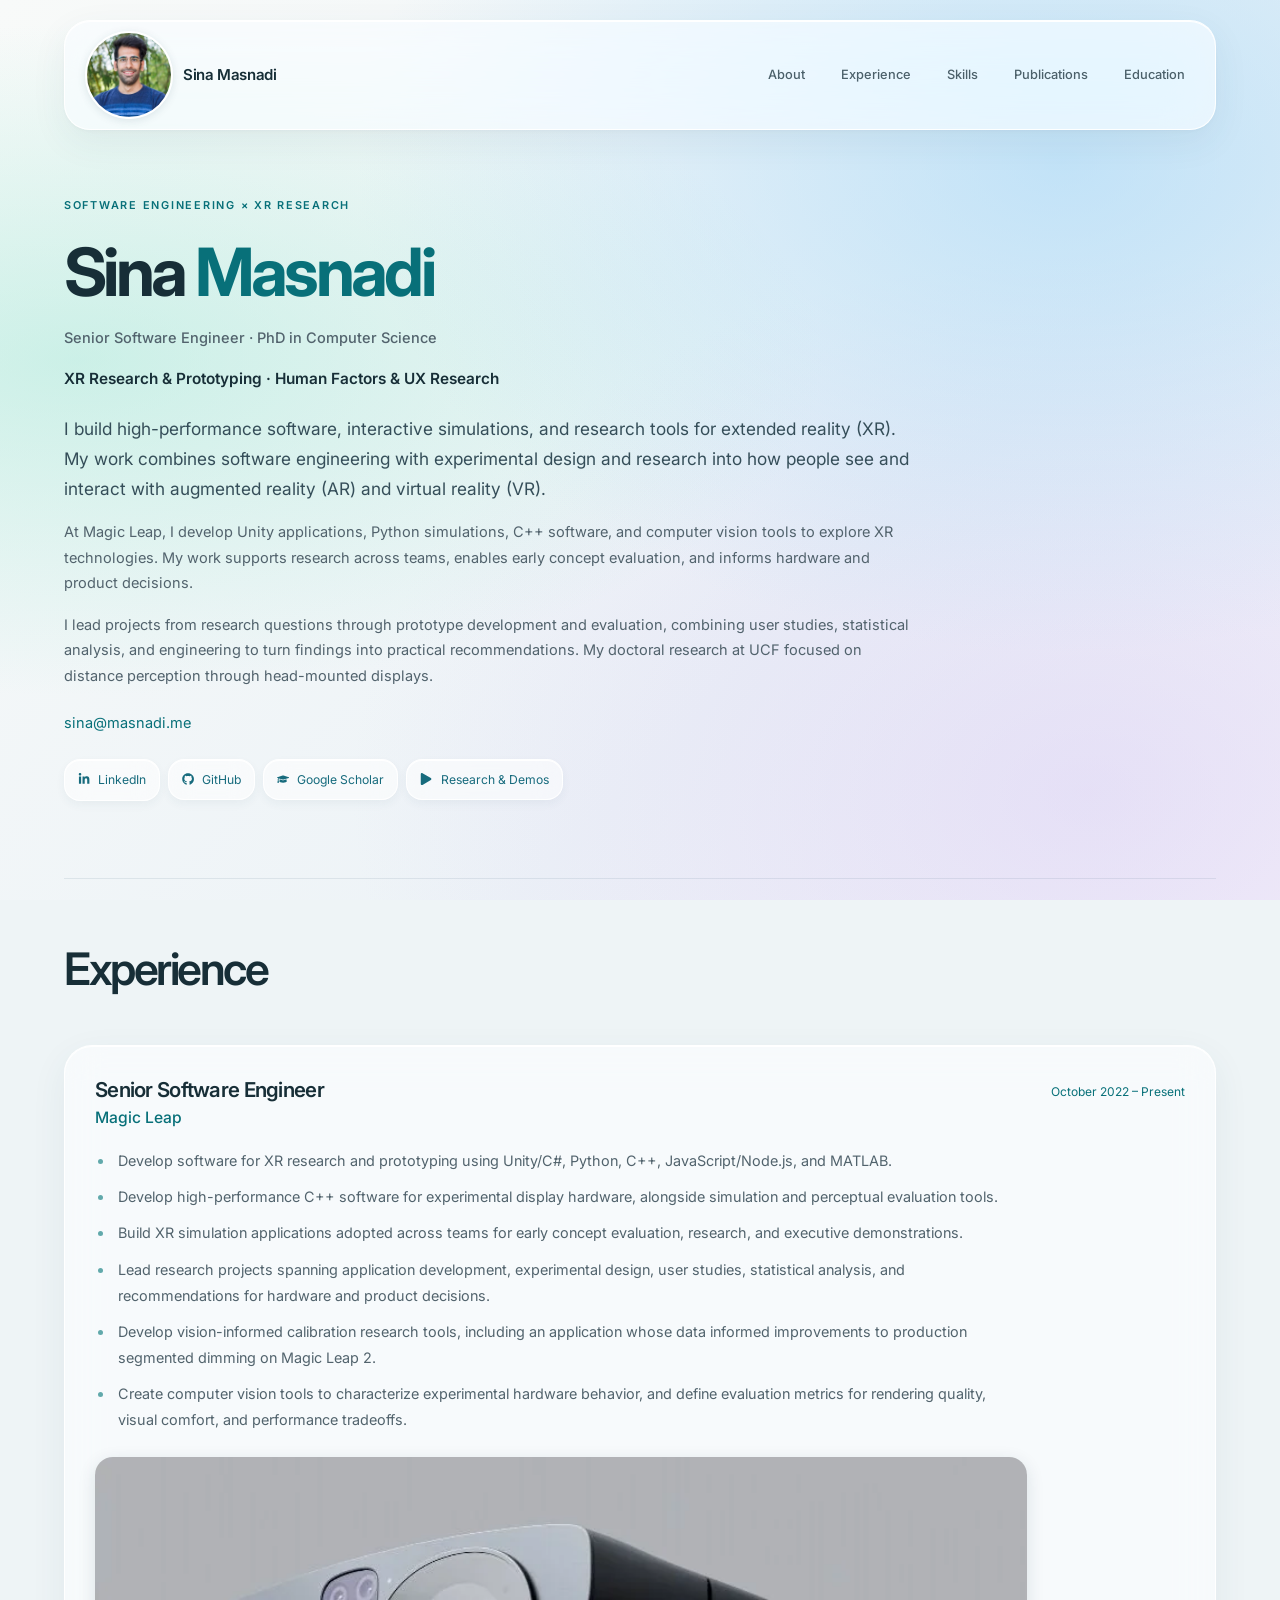
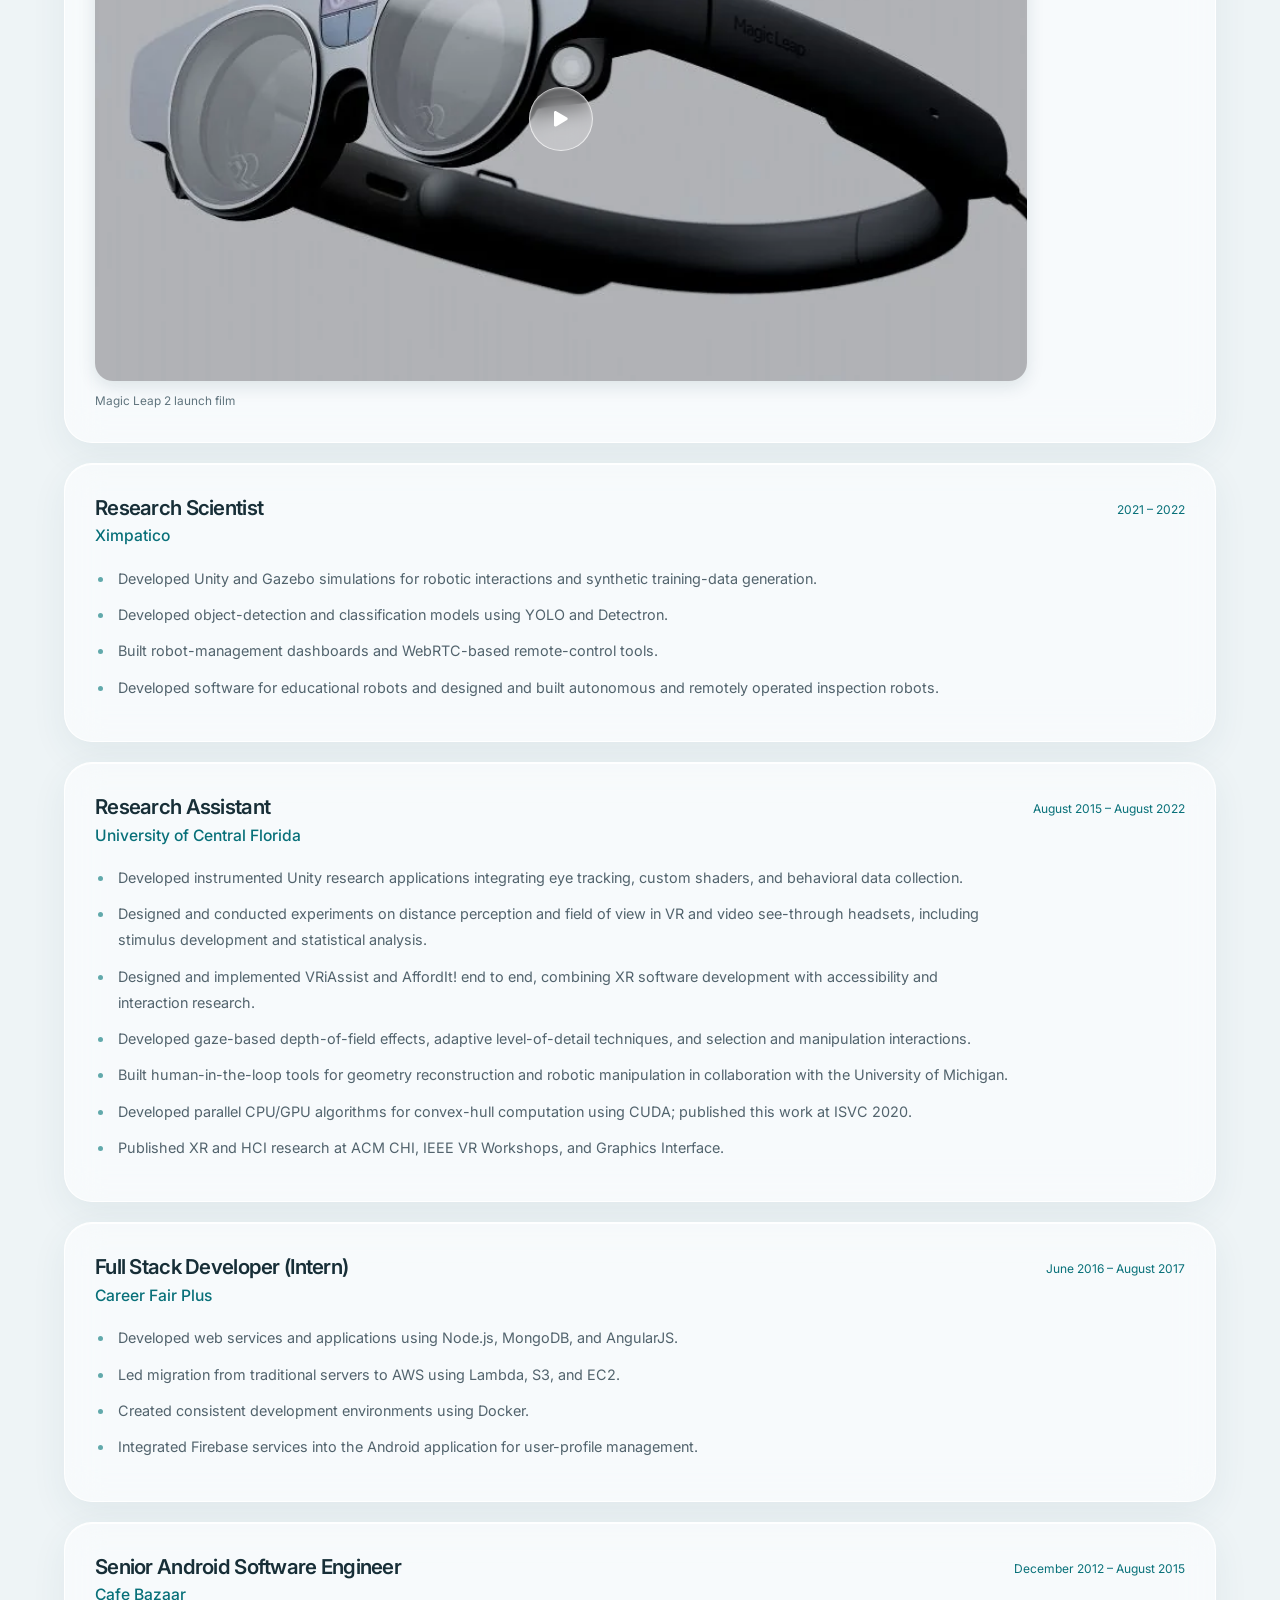
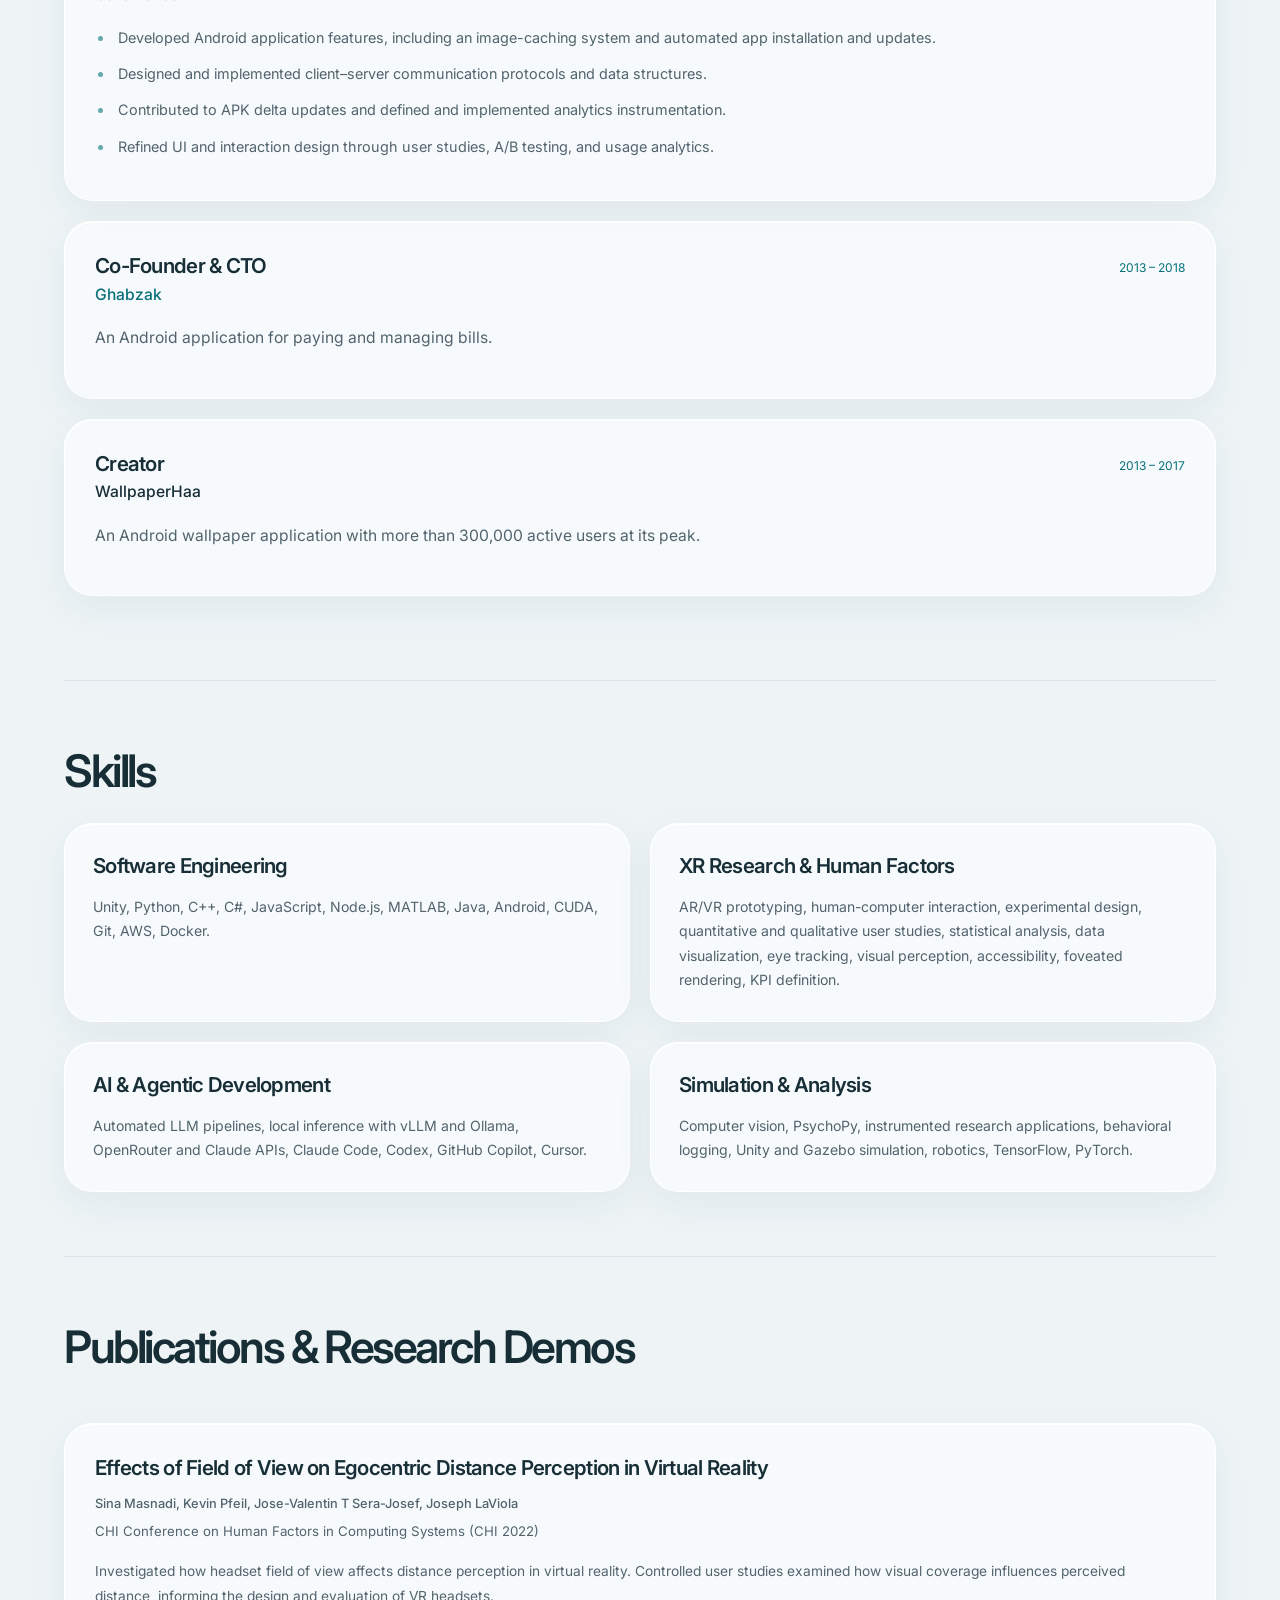
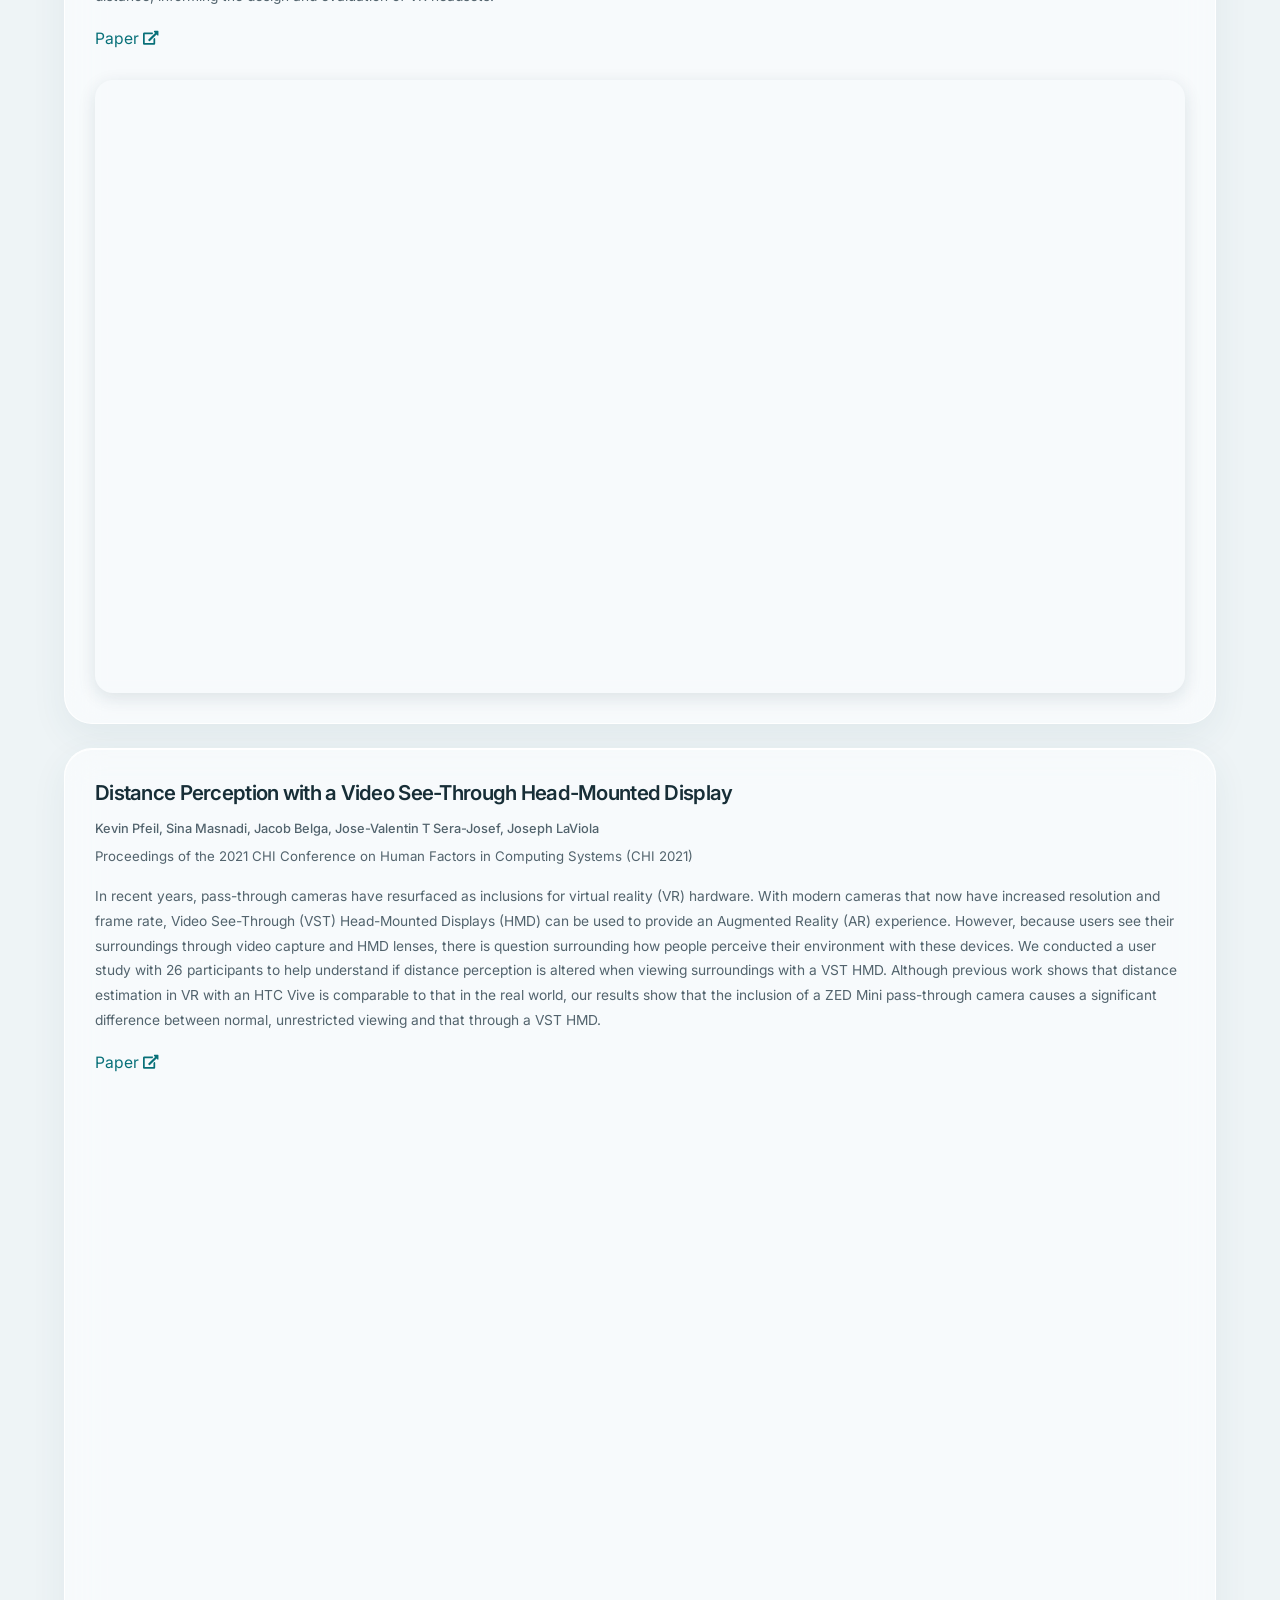
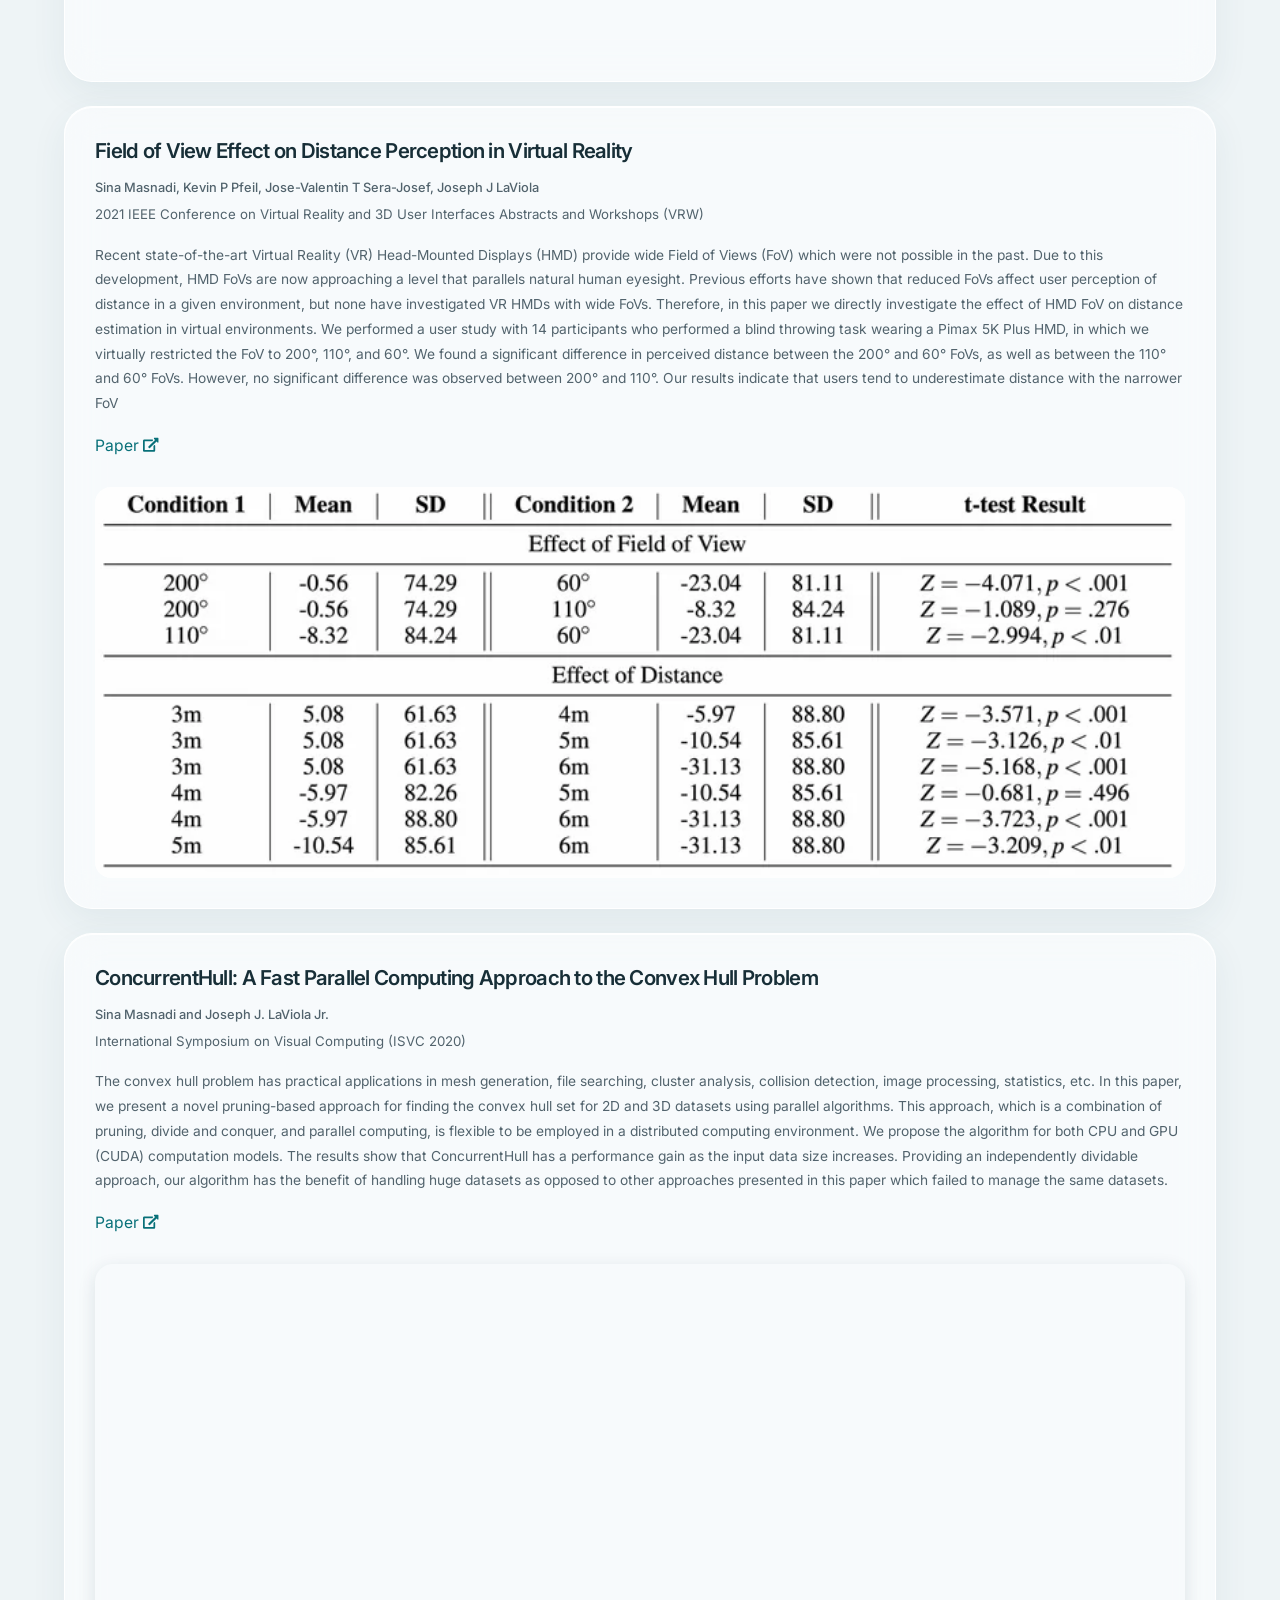
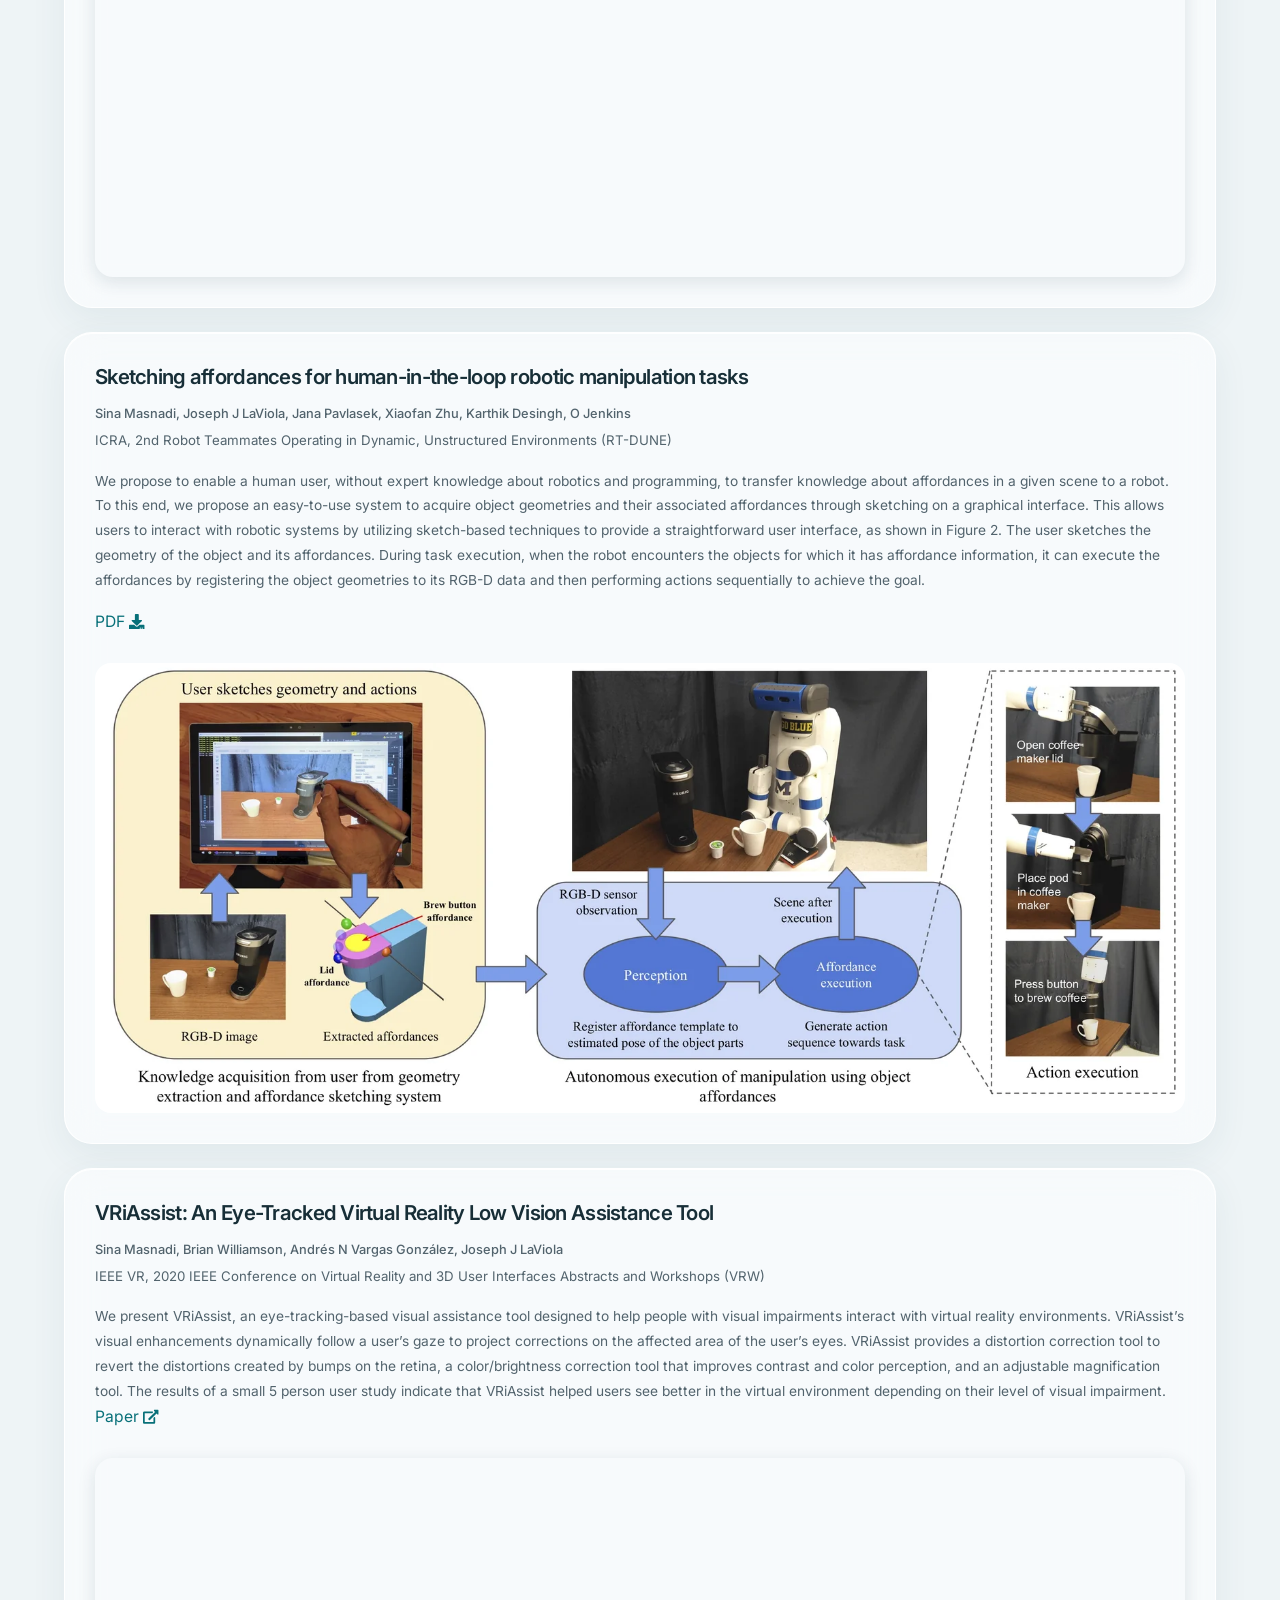
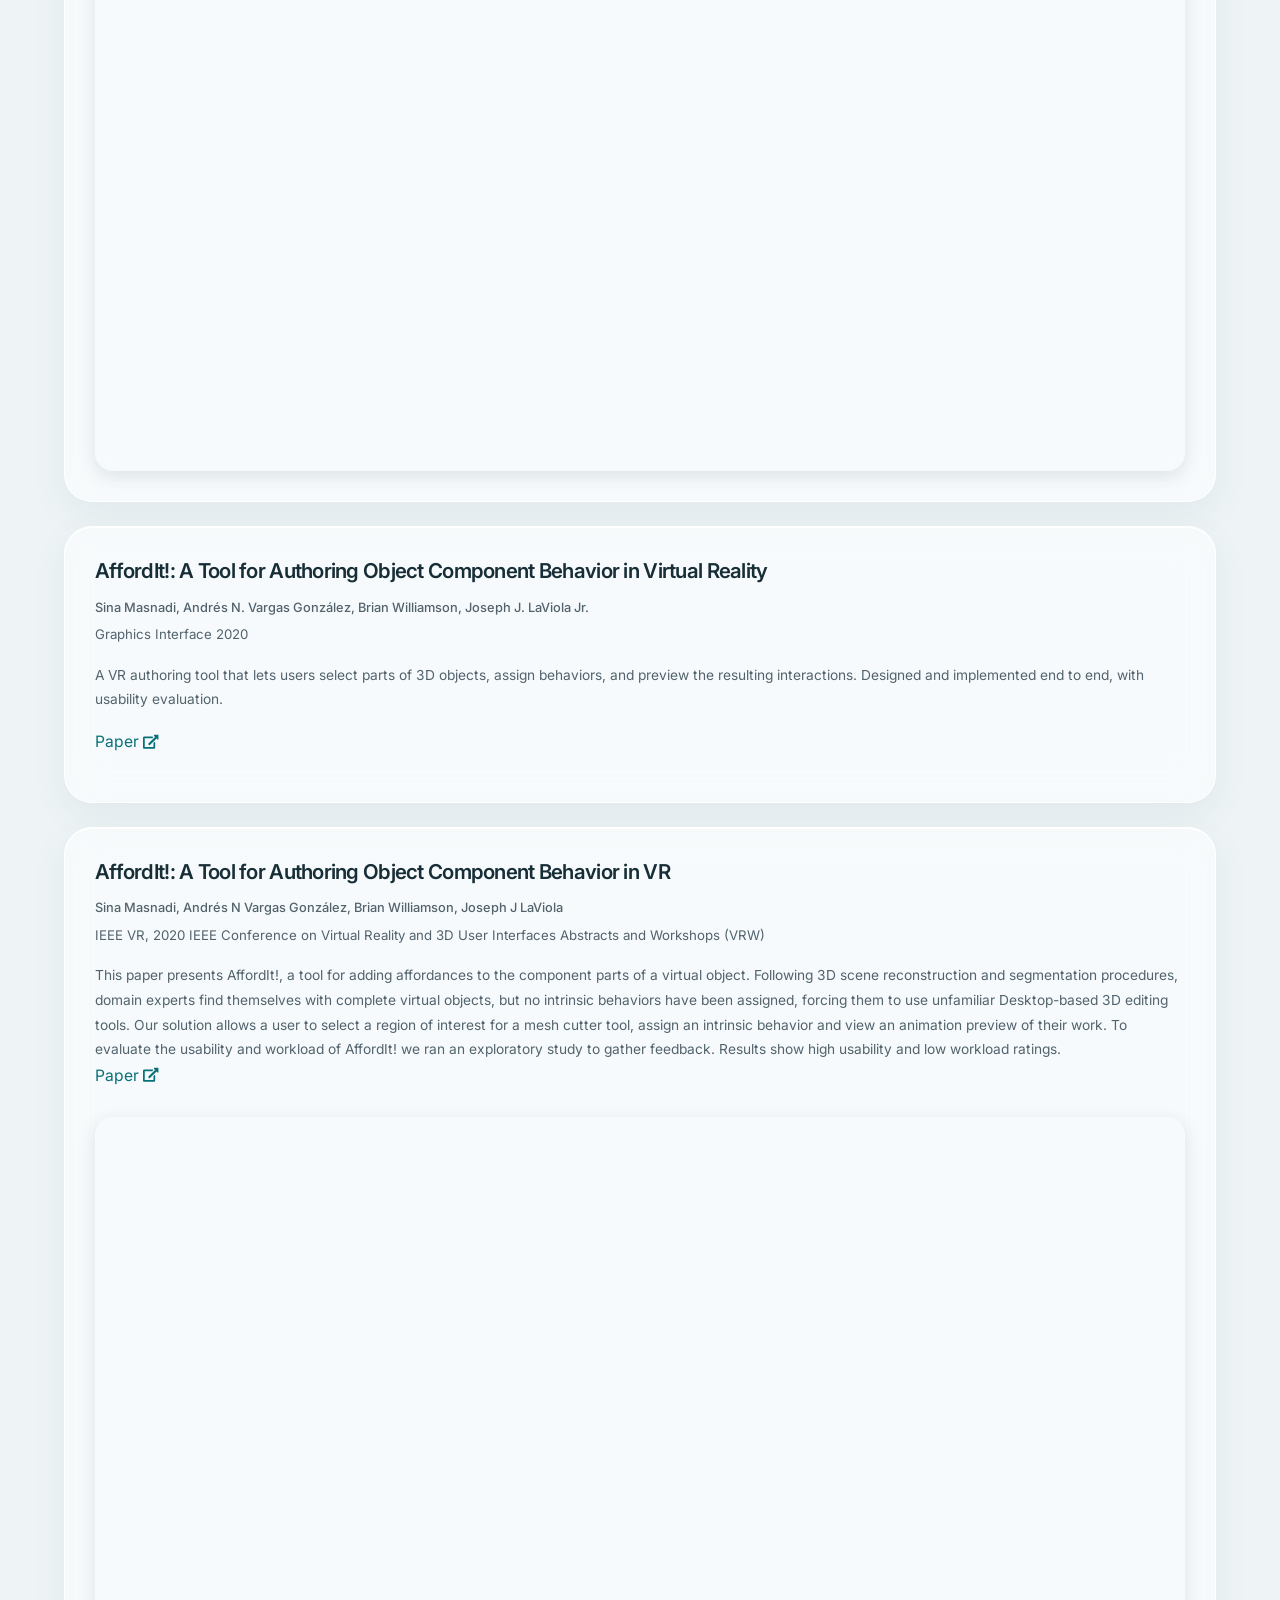
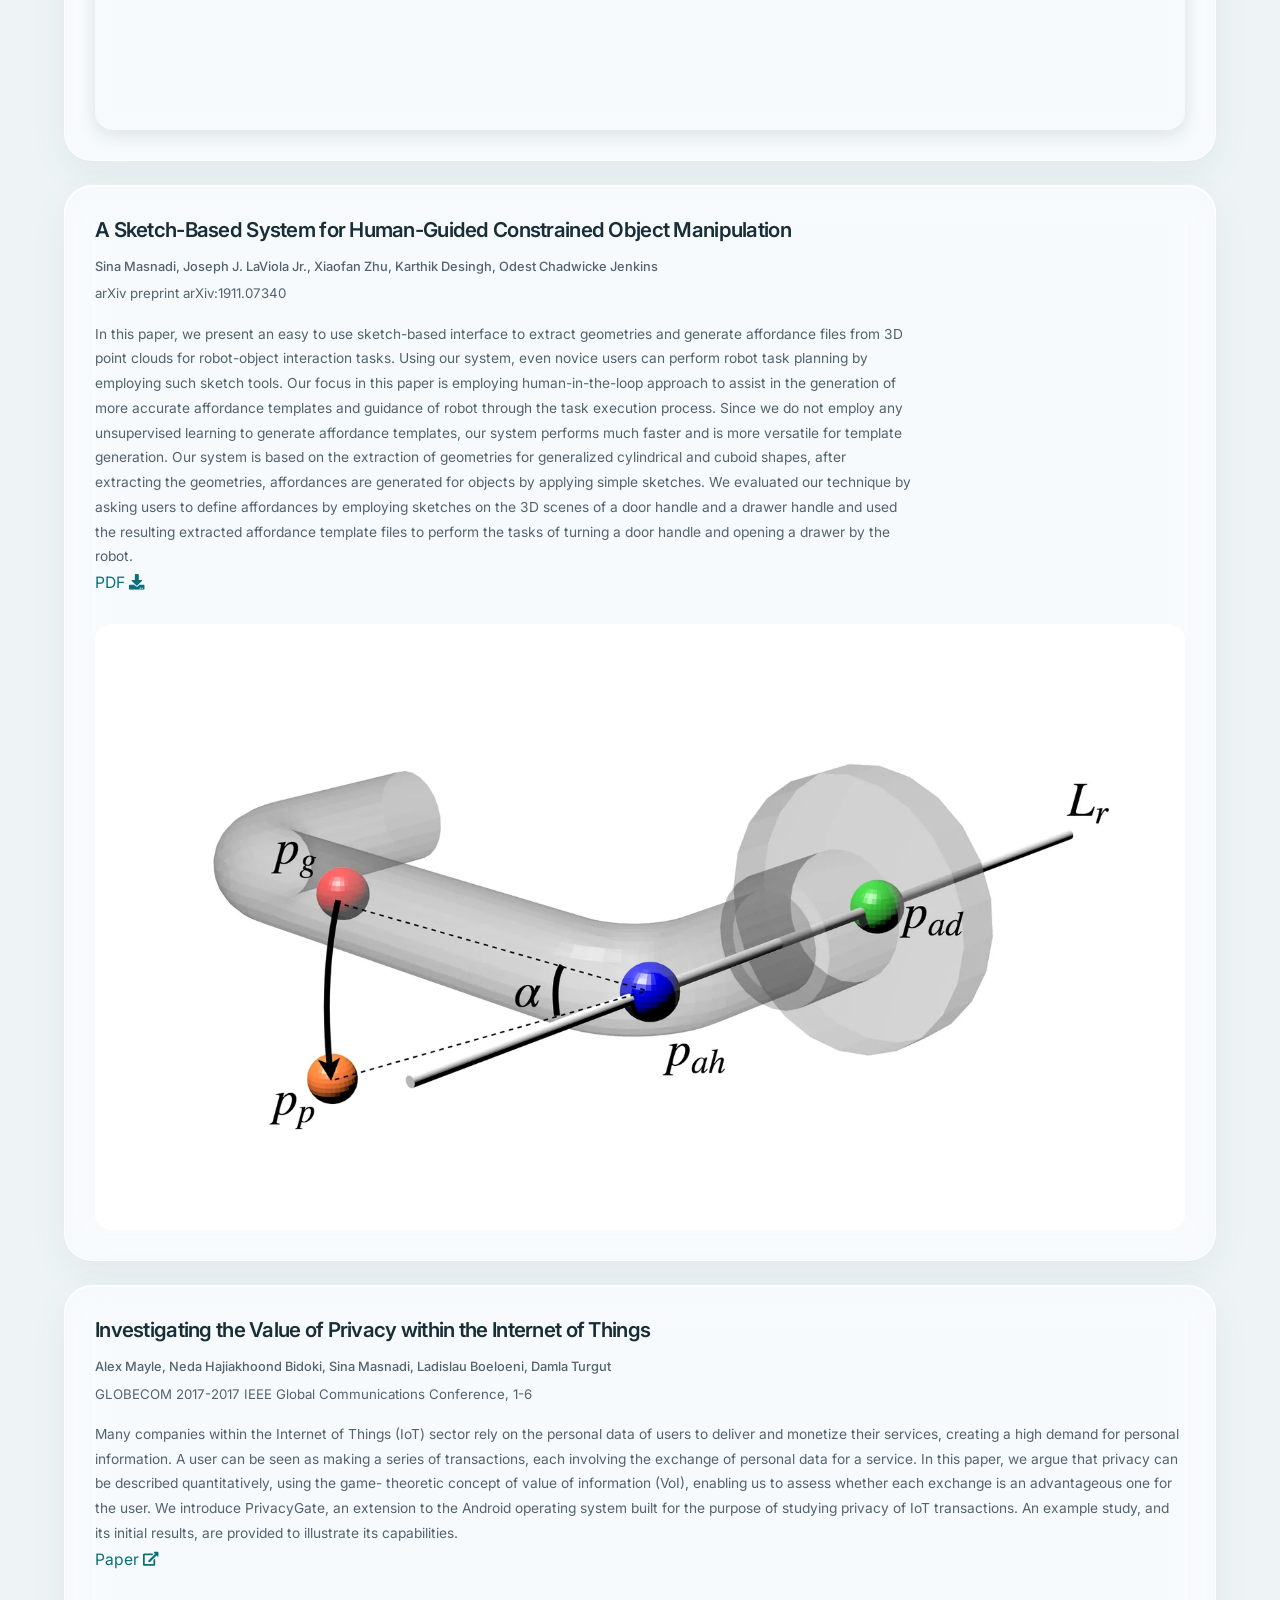
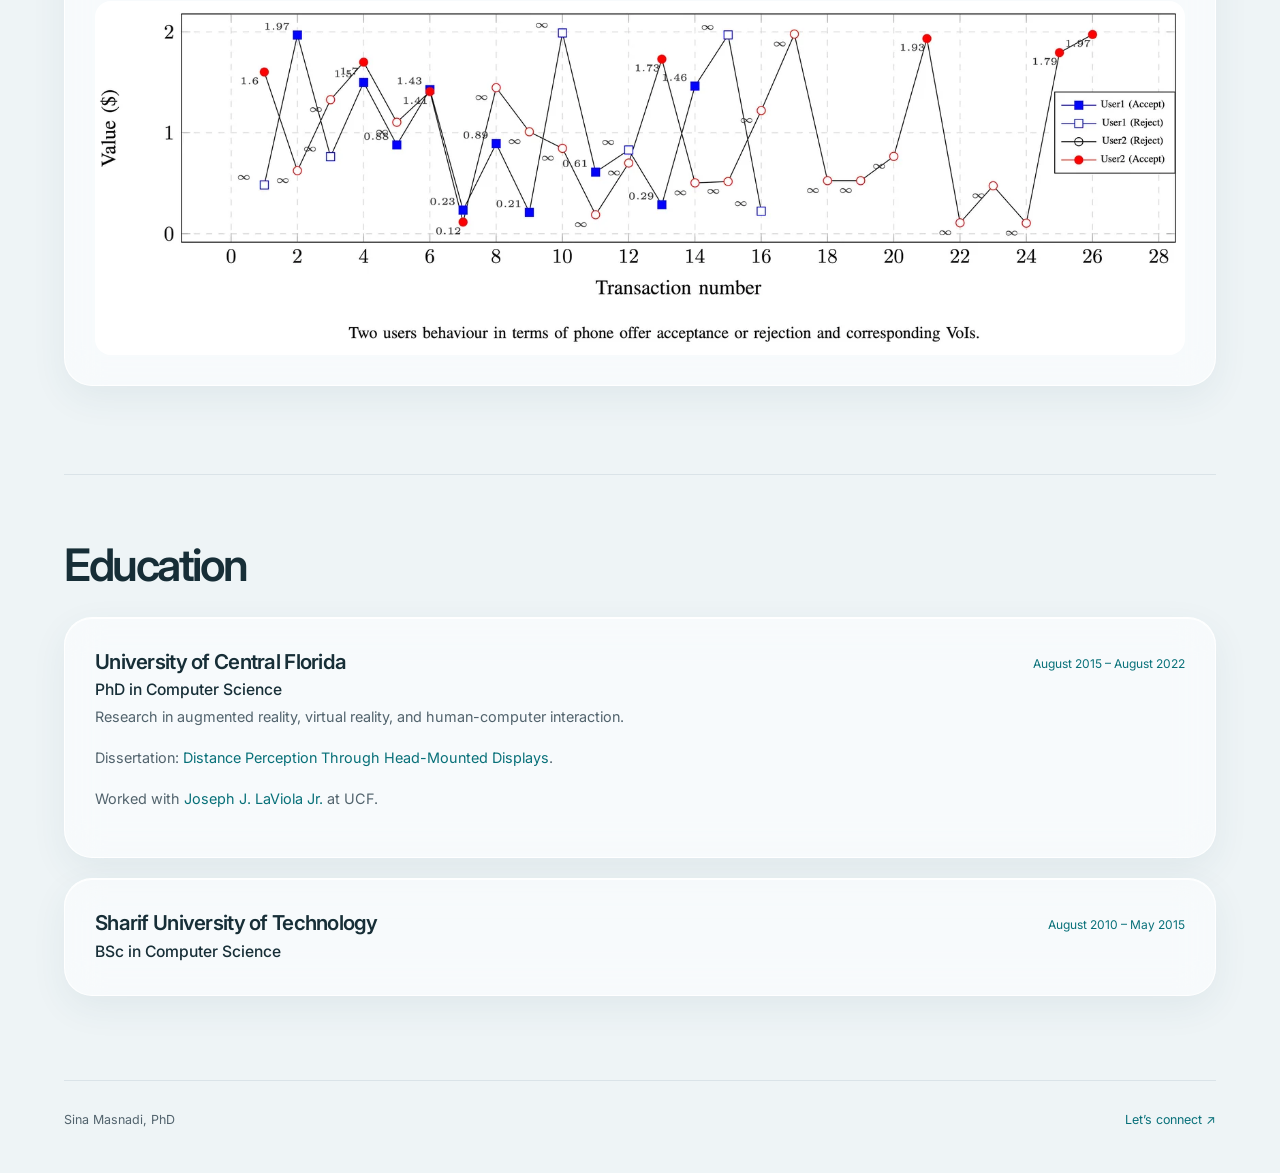
==== index.html @ 704137be "Publish website release: optimize loading of images and icons" ====
<!DOCTYPE html>
<html lang="en">

<head>

    <meta charset="utf-8">
    <meta name="viewport" content="width=device-width, initial-scale=1, shrink-to-fit=no">
    <meta name="description" content="Sina Masnadi, PhD: senior software engineer specializing in XR research and prototyping, human factors, Unity, Python, C++, and AI workflows.">
    <meta name="author" content="Sina Masnadi">
    <link rel="canonical" href="https://masnadi.me/">
    <meta property="og:type" content="website">
    <meta property="og:title" content="Sina Masnadi, PhD | XR Research &amp; Software Engineering">
    <meta property="og:description" content="Sina Masnadi, PhD: senior software engineer specializing in XR research and prototyping, human factors, Unity, Python, C++, and AI workflows.">
    <meta property="og:url" content="https://masnadi.me/">
    <meta property="og:image" content="https://masnadi.me/img/profile.jpg">
    <meta name="twitter:card" content="summary">
    <script type="application/ld+json">
{
    "@context": "https://schema.org",
    "@type": "Person",
    "name": "Sina Masnadi",
    "url": "https://masnadi.me/",
    "image": "https://masnadi.me/img/profile.jpg",
    "jobTitle": "Senior Software Engineer",
    "description": "Sina Masnadi, PhD: senior software engineer specializing in XR research and prototyping, human factors, Unity, Python, C++, and AI workflows.",
    "email": "mailto:sina@masnadi.me",
    "worksFor": {
        "@type": "Organization",
        "name": "Magic Leap",
        "url": "https://www.magicleap.com/"
    },
    "alumniOf": [
        {
            "@type": "CollegeOrUniversity",
            "name": "University of Central Florida"
        },
        {
            "@type": "CollegeOrUniversity",
            "name": "Sharif University of Technology"
        }
    ],
    "knowsAbout": [
        "Software Engineering",
        "Extended Reality",
        "Augmented Reality",
        "Virtual Reality",
        "Human-Computer Interaction",
        "Human Factors",
        "Unity",
        "Python",
        "C++",
        "Experimental Design",
        "Computer Vision",
        "LLM Integration"
    ],
    "sameAs": [
        "https://www.linkedin.com/in/sina-masnadi-phd-8761365b/",
        "https://github.com/sina-masnadi",
        "https://scholar.google.com/citations?user=LOtg1qMAAAAJ"
    ]
}
    </script>

    <title>Sina Masnadi, PhD | XR Research &amp; Software Engineering</title>

    <!-- Bootstrap core CSS -->
    <link href="vendor/bootstrap/css/bootstrap.min.css" rel="stylesheet">

    <!-- Current typography -->
    <link rel="preconnect" href="https://fonts.googleapis.com">
    <link rel="preconnect" href="https://fonts.gstatic.com" crossorigin>
    <link href="https://fonts.googleapis.com/css2?family=Inter:wght@400;500;600;700;800&display=swap" rel="stylesheet">

    <!-- Custom styles for this template -->
    <link href="css/resume.css" rel="stylesheet">
    <link href="css/profile.css?v=assets-20261010" rel="stylesheet">
    <link href="css/liquid-glass.css?v=glass-20261008" rel="stylesheet">


</head>

<body id="page-top">

<div class="ambient-light" aria-hidden="true"></div>

<nav class="navbar navbar-expand-lg navbar-dark bg-primary fixed-top" id="sideNav">
    <a class="navbar-brand js-scroll-trigger" href="#page-top">
        <span class="profile-avatar"><img class="profile-thumbnail" src="img/profile.webp" width="512" height="512" alt="" decoding="async"></span>
        <span>Sina Masnadi</span>
    </a>
    <button class="navbar-toggler" type="button" data-toggle="collapse" data-target="#navbarSupportedContent"
            aria-controls="navbarSupportedContent" aria-expanded="false" aria-label="Toggle navigation">
        <span class="navbar-toggler-icon"></span>
    </button>
    <div class="collapse navbar-collapse" id="navbarSupportedContent">
        <ul class="navbar-nav">
            <li class="nav-item"><a class="nav-link js-scroll-trigger" href="#about">About</a></li>
            <li class="nav-item"><a class="nav-link js-scroll-trigger" href="#experience">Experience</a></li>
            <li class="nav-item"><a class="nav-link js-scroll-trigger" href="#skills">Skills</a></li>
            <li class="nav-item"><a class="nav-link js-scroll-trigger" href="#publications">Publications</a></li>
            <li class="nav-item"><a class="nav-link js-scroll-trigger" href="#education">Education</a></li>
        </ul>
    </div>
</nav>

<div class="container-fluid p-0">

    <section class="resume-section p-3 p-lg-5 d-flex align-items-center" id="about" aria-labelledby="about-heading">
        <div class="about-layout">
        <div class="about-copy">
            <p class="section-eyebrow">Software engineering &times; XR research</p>
            <h1 class="mb-0" id="about-heading">Sina <span class="text-primary">Masnadi</span></h1>
            <div class="subheading mb-3">Senior Software Engineer &middot; PhD in Computer Science</div>
            <p class="profile-focus">XR Research &amp; Prototyping &middot; Human Factors &amp; UX Research</p>
            <p class="lead">I build high-performance software, interactive simulations, and research tools for
                extended reality (XR). My work combines software engineering with experimental design and
                research into how people see and interact with augmented reality (AR) and virtual reality (VR).</p>
            <p>At Magic Leap, I develop Unity applications, Python simulations, C++ software, and computer vision
                tools to explore XR technologies. My work supports research across teams, enables early concept
                evaluation, and informs hardware and product decisions.</p>
            <p>I lead projects from research questions through prototype development and evaluation, combining
                user studies, statistical analysis, and engineering to turn findings into practical recommendations.
                My doctoral research at UCF focused on distance perception through head-mounted displays.</p>
            <p class="contact-line"><a href="mailto:sina@masnadi.me">sina@masnadi.me</a></p>
            <div class="profile-links" aria-label="Professional profiles">
                <a href="https://www.linkedin.com/in/sina-masnadi-phd-8761365b/" target="_blank" rel="noopener noreferrer"><svg class="site-icon" aria-hidden="true" focusable="false"><use href="img/icons.svg#linkedin-in"></use></svg> LinkedIn</a>
                <a href="https://github.com/sina-masnadi" target="_blank" rel="noopener noreferrer"><svg class="site-icon" aria-hidden="true" focusable="false"><use href="img/icons.svg#github"></use></svg> GitHub</a>
                <a href="https://scholar.google.com/citations?user=LOtg1qMAAAAJ&amp;hl=en" target="_blank" rel="noopener noreferrer"><svg class="site-icon" aria-hidden="true" focusable="false"><use href="img/icons.svg#graduation-cap"></use></svg> Google Scholar</a>
                <a class="js-scroll-trigger" href="#publications"><svg class="site-icon" aria-hidden="true" focusable="false"><use href="img/icons.svg#play"></use></svg> Research &amp; Demos</a>
            </div>
        </div>
        </div>
    </section>

    <hr class="m-0">

    <section class="resume-section p-3 p-lg-5" id="experience" aria-labelledby="experience-heading">
        <div class="w-100">
            <h2 class="mb-5" id="experience-heading">Experience</h2>
            <div class="resume-item d-flex flex-column flex-md-row justify-content-between mb-5">
                <div class="resume-content">
                    <h3 class="mb-0">Senior Software Engineer</h3>
                    <div class="subheading mb-3"><a href="https://www.magicleap.com/">Magic Leap</a></div>
                    <ul class="experience-bullets">
                        <li>Develop software for XR research and prototyping using Unity/C#, Python, C++, JavaScript/Node.js, and MATLAB.</li>
                        <li>Develop high-performance C++ software for experimental display hardware, alongside simulation and perceptual evaluation tools.</li>
                        <li>Build XR simulation applications adopted across teams for early concept evaluation, research, and executive demonstrations.</li>
                        <li>Lead research projects spanning application development, experimental design, user studies, statistical analysis, and recommendations for hardware and product decisions.</li>
                        <li>Develop vision-informed calibration research tools, including an application whose data informed improvements to production segmented dimming on Magic Leap 2.</li>
                        <li>Create computer vision tools to characterize experimental hardware behavior, and define evaluation metrics for rendering quality, visual comfort, and performance tradeoffs.</li>
                    </ul>
                    <figure class="company-video" id="magic-leap-video">
                        <div class="video-player">
                            <button class="video-thumbnail" type="button" data-video-id="765727996" aria-label="Play the Magic Leap 2 launch film">
                                <img src="img/magic-leap-2-launch-35s.webp" width="835" height="469" loading="lazy" decoding="async" alt="Magic Leap 2 headset, shown at 35 seconds in the launch film">
                                <span class="video-play" aria-hidden="true"><svg class="site-icon" aria-hidden="true" focusable="false"><use href="img/icons.svg#play"></use></svg></span>
                            </button>
                        </div>
                        <figcaption>Magic Leap 2 launch film</figcaption>
                    </figure>
                </div>
                <div class="resume-date text-md-right"><span class="text-primary">October 2022 &ndash; Present</span></div>
            </div>

            <div class="resume-item d-flex flex-column flex-md-row justify-content-between mb-5">
                <div class="resume-content">
                    <h3 class="mb-0">Research Scientist</h3>
                    <div class="subheading mb-3"><a href="https://ximpatico.com/">Ximpatico</a></div>
                    <ul class="experience-bullets">
                        <li>Developed Unity and Gazebo simulations for robotic interactions and synthetic training-data generation.</li>
                        <li>Developed object-detection and classification models using YOLO and Detectron.</li>
                        <li>Built robot-management dashboards and WebRTC-based remote-control tools.</li>
                        <li>Developed software for educational robots and designed and built autonomous and remotely operated inspection robots.</li>
                    </ul>
                </div>
                <div class="resume-date text-md-right"><span class="text-primary">2021 &ndash; 2022</span></div>
            </div>

            <div class="resume-item d-flex flex-column flex-md-row justify-content-between mb-5">
                <div class="resume-content">
                    <h3 class="mb-0">Research Assistant</h3>
                    <div class="subheading mb-3"><a href="https://www.ucf.edu/">University of Central Florida</a></div>
                    <ul class="experience-bullets">
                        <li>Developed instrumented Unity research applications integrating eye tracking, custom shaders, and behavioral data collection.</li>
                        <li>Designed and conducted experiments on distance perception and field of view in VR and video see-through headsets, including stimulus development and statistical analysis.</li>
                        <li>Designed and implemented VRiAssist and AffordIt! end to end, combining XR software development with accessibility and interaction research.</li>
                        <li>Developed gaze-based depth-of-field effects, adaptive level-of-detail techniques, and selection and manipulation interactions.</li>
                        <li>Built human-in-the-loop tools for geometry reconstruction and robotic manipulation in collaboration with the University of Michigan.</li>
                        <li>Developed parallel CPU/GPU algorithms for convex-hull computation using CUDA; published this work at ISVC 2020.</li>
                        <li>Published XR and HCI research at ACM CHI, IEEE VR Workshops, and Graphics Interface.</li>
                    </ul>
                </div>
                <div class="resume-date text-md-right"><span class="text-primary">August 2015 &ndash; August 2022</span></div>
            </div>

            <div class="resume-item d-flex flex-column flex-md-row justify-content-between mb-5">
                <div class="resume-content">
                    <h3 class="mb-0">Full Stack Developer (Intern)</h3>
                    <div class="subheading mb-3"><a href="https://www.careerfairplus.com/">Career Fair Plus</a></div>
                    <ul class="experience-bullets">
                        <li>Developed web services and applications using Node.js, MongoDB, and AngularJS.</li>
                        <li>Led migration from traditional servers to AWS using Lambda, S3, and EC2.</li>
                        <li>Created consistent development environments using Docker.</li>
                        <li>Integrated Firebase services into the Android application for user-profile management.</li>
                    </ul>
                </div>
                <div class="resume-date text-md-right"><span class="text-primary">June 2016 &ndash; August 2017</span></div>
            </div>

            <div class="resume-item d-flex flex-column flex-md-row justify-content-between mb-5">
                <div class="resume-content">
                    <h3 class="mb-0">Senior Android Software Engineer</h3>
                    <div class="subheading mb-3"><a href="https://www.linkedin.com/company/iranian-congenial-mobile-co.">Cafe Bazaar</a></div>
                    <ul class="experience-bullets">
                        <li>Developed Android application features, including an image-caching system and automated app installation and updates.</li>
                        <li>Designed and implemented client&ndash;server communication protocols and data structures.</li>
                        <li>Contributed to APK delta updates and defined and implemented analytics instrumentation.</li>
                        <li>Refined UI and interaction design through user studies, A/B testing, and usage analytics.</li>
                    </ul>
                </div>
                <div class="resume-date text-md-right"><span class="text-primary">December 2012 &ndash; August 2015</span></div>
            </div>

            <div class="resume-item d-flex flex-column flex-md-row justify-content-between mb-5">
                <div class="resume-content">
                    <h3 class="mb-0">Co-Founder &amp; CTO</h3>
                    <div class="subheading mb-3"><a href="https://cafebazaar.ir/app/sina.apps.ghabzak/?l=en">Ghabzak</a></div>
                    <p>An Android application for paying and managing bills.</p>
                </div>
                <div class="resume-date text-md-right"><span class="text-primary">2013 &ndash; 2018</span></div>
            </div>

            <div class="resume-item d-flex flex-column flex-md-row justify-content-between mb-5">
                <div class="resume-content">
                    <h3 class="mb-0">Creator</h3>
                    <div class="subheading mb-3">WallpaperHaa</div>
                    <p>An Android wallpaper application with more than 300,000 active users at its peak.</p>
                </div>
                <div class="resume-date text-md-right"><span class="text-primary">2013 &ndash; 2017</span></div>
            </div>
        </div>
    </section>

    <hr class="m-0">

    <section class="resume-section p-3 p-lg-5" id="skills" aria-labelledby="skills-heading">
        <div class="w-100">
            <h2 class="mb-4" id="skills-heading">Skills</h2>
            <div class="row">
                <div class="col-md-6 mb-4">
                    <h3>Software Engineering</h3>
                    <p>Unity, Python, C++, C#, JavaScript, Node.js, MATLAB, Java, Android, CUDA, Git, AWS, Docker.</p>
                </div>
                <div class="col-md-6 mb-4">
                    <h3>XR Research &amp; Human Factors</h3>
                    <p>AR/VR prototyping, human-computer interaction, experimental design, quantitative and qualitative
                        user studies, statistical analysis, data visualization, eye tracking, visual perception,
                        accessibility, foveated rendering, KPI definition.</p>
                </div>
                <div class="col-md-6">
                    <h3>AI &amp; Agentic Development</h3>
                    <p>Automated LLM pipelines, local inference with vLLM and Ollama, OpenRouter and Claude APIs,
                        Claude Code, Codex, GitHub Copilot, Cursor.</p>
                </div>
                <div class="col-md-6">
                    <h3>Simulation &amp; Analysis</h3>
                    <p>Computer vision, PsychoPy, instrumented research applications, behavioral logging,
                        Unity and Gazebo simulation, robotics, TensorFlow, PyTorch.</p>
                </div>
            </div>
        </div>
    </section>

    <hr class="m-0">

    <section class="resume-section p-3 p-lg-5 d-flex align-items-center" id="publications" aria-labelledby="publications-heading">
        <div class="w-100">
            <h2 class="mb-5" id="publications-heading">Publications &amp; Research Demos</h2>
            <div class="col">
                <div class="mb-3 row">
                    <div class="p-0 col-xl-12 col-sm-12">
                        <h3 class="mb-0">Effects of Field of View on Egocentric Distance Perception in Virtual Reality</h3>
                        <div class="subheading">Sina Masnadi, Kevin Pfeil, Jose-Valentin T Sera-Josef, Joseph LaViola</div>
                        <div class="mb-3">CHI Conference on Human Factors in Computing Systems (CHI 2022)
                        </div>
                        <div class="small mb-3">Investigated how headset field of view affects distance perception in virtual reality. Controlled user studies examined how visual coverage influences perceived distance, informing the design and evaluation of VR headsets.</div>
                    </div>
                    <div class="col-xl-12 col-sm-12">
                             <span class="text-primary">
                      <a href="https://dl.acm.org/doi/10.1145/3491102.3517548">
                        Paper <svg class="site-icon" aria-hidden="true" focusable="false"><use href="img/icons.svg#external-link-alt"></use></svg></a></span>
                        <br/>
                        <br/>
                        <div class="embed-responsive embed-responsive-16by9">
                            <iframe class="embed-responsive-item" src="https://www.youtube.com/embed/261LDpwV_TY" title="Field of view and distance perception: CHI 2022 research preview" loading="lazy"
                                    frameborder="0"
                                    allow="accelerometer; autoplay; encrypted-media; gyroscope; picture-in-picture"
                                    allowfullscreen></iframe>
                        </div>

                    </div>
                </div>
                <hr/>
                <div class="mb-3 row">
                    <div class="p-0 col-xl-12 col-sm-12">
                        <h3 class="mb-0">Distance Perception with a Video See-Through Head-Mounted Display</h3>
                        <div class="subheading">Kevin Pfeil, Sina Masnadi, Jacob Belga, Jose-Valentin T Sera-Josef, Joseph LaViola</div>
                        <div class="mb-3">Proceedings of the 2021 CHI Conference on Human Factors in Computing Systems (CHI 2021)
                        </div>
                        <div class="small mb-3">In recent years, pass-through cameras have resurfaced as inclusions for virtual reality (VR) hardware. With modern cameras that now have increased resolution and frame rate, Video See-Through (VST) Head-Mounted Displays (HMD) can be used to provide an Augmented Reality (AR) experience. However, because users see their surroundings through video capture and HMD lenses, there is question surrounding how people perceive their environment with these devices. We conducted a user study with 26 participants to help understand if distance perception is altered when viewing surroundings with a VST HMD. Although previous work shows that distance estimation in VR with an HTC Vive is comparable to that in the real world, our results show that the inclusion of a ZED Mini pass-through camera causes a significant difference between normal, unrestricted viewing and that through a VST HMD.
                        </div>
                    </div>
                    <div class="col-xl-12 col-sm-12">
                             <span class="text-primary">
                      <a href="https://dl.acm.org/doi/10.1145/3411764.3445223">
                        Paper <svg class="site-icon" aria-hidden="true" focusable="false"><use href="img/icons.svg#external-link-alt"></use></svg></a></span>
                        <br/>
                        <br/>
                        <a href="/img/pub/vr_shell_s_2.jpg">
                            <img class="research-image" src="/img/pub/vr_shell_s_2-1600.webp"
                                 srcset="/img/pub/vr_shell_s_2-800.webp 800w, /img/pub/vr_shell_s_2-1600.webp 1600w"
                                 sizes="(min-width: 1240px) 1090px, (min-width: 992px) calc(100vw - 150px), calc(100vw - 76px)"
                                 width="1600" height="805" loading="lazy" decoding="async"
                                 alt="htc vive video pass-through headset using zed mini camera. A VR headset shell to limit user's field of view.">
                        </a>

                    </div>
                </div>
                <hr/>
                <div class="mb-3 row">
                    <div class="p-0 col-xl-12 col-sm-12">
                        <h3 class="mb-0">Field of View Effect on Distance Perception in Virtual Reality</h3>
                        <div class="subheading">Sina Masnadi, Kevin P Pfeil, Jose-Valentin T Sera-Josef, Joseph J LaViola</div>
                        <div class="mb-3">2021 IEEE Conference on Virtual Reality and 3D User Interfaces Abstracts and Workshops (VRW)
                        </div>
                        <div class="small mb-3">Recent state-of-the-art Virtual Reality (VR) Head-Mounted Displays
                            (HMD) provide wide Field of Views (FoV) which were not possible
                            in the past. Due to this development, HMD FoVs are now approaching a level that parallels natural human eyesight. Previous efforts
                            have shown that reduced FoVs affect user perception of distance in
                            a given environment, but none have investigated VR HMDs with
                            wide FoVs. Therefore, in this paper we directly investigate the effect
                            of HMD FoV on distance estimation in virtual environments. We
                            performed a user study with 14 participants who performed a blind
                            throwing task wearing a Pimax 5K Plus HMD, in which we virtually
                            restricted the FoV to 200°, 110°, and 60°. We found a significant
                            difference in perceived distance between the 200° and 60° FoVs, as well as between the 110°
                            and 60° FoVs. However, no significant difference was observed between 200° and 110°. Our results indicate
                            that users tend to underestimate distance with the narrower FoV
                        </div>
                    </div>
                    <div class="col-xl-12 col-sm-12">
                             <span class="text-primary">
                      <a href="https://ieeexplore.ieee.org/document/9419227">
                        Paper <svg class="site-icon" aria-hidden="true" focusable="false"><use href="img/icons.svg#external-link-alt"></use></svg></a></span>
                        <br/>
                        <br/>
                        <a href="/img/pub/ieee_vr_effect_of_field_of_view_on_distance_perecption.jpg">
                            <img class="research-image" src="/img/pub/ieee_vr_effect_of_field_of_view_on_distance_perecption-1600.webp"
                                 srcset="/img/pub/ieee_vr_effect_of_field_of_view_on_distance_perecption-800.webp 800w, /img/pub/ieee_vr_effect_of_field_of_view_on_distance_perecption-1600.webp 1600w"
                                 sizes="(min-width: 1240px) 1090px, (min-width: 992px) calc(100vw - 150px), calc(100vw - 76px)"
                                 width="1600" height="575" loading="lazy" decoding="async"
                                 alt="Comparison of different FOV in virtual reality environments.">
                        </a>

                    </div>
                </div>
                <hr/>
                <div class="mb-3 row">
                    <div class="p-0 col-xl-12 col-sm-12">
                        <h3 class="mb-0">ConcurrentHull: A Fast Parallel Computing Approach to the Convex Hull
                            Problem</h3>
                        <div class="subheading">Sina Masnadi and Joseph J. LaViola Jr.</div>
                        <div class="mb-3">International Symposium on Visual Computing (ISVC 2020)
                        </div>
                        <div class="small mb-3">The convex hull problem has practical applications in mesh generation,
                            file searching, cluster analysis, collision detection, image processing, statistics, etc. In
                            this paper, we present a novel pruning-based approach for finding the convex hull set for 2D
                            and 3D datasets using parallel algorithms. This approach, which is a combination of pruning,
                            divide and conquer, and parallel computing, is flexible to be employed in a distributed
                            computing environment.
                            We propose the algorithm for both CPU and GPU (CUDA) computation models. The results show
                            that ConcurrentHull has a performance gain as the input data size increases. Providing an
                            independently dividable approach, our algorithm has the benefit of handling huge datasets as
                            opposed to other approaches presented in this paper which failed to manage the same
                            datasets.
                        </div>
                    </div>
                    <div class="col-xl-12 col-sm-12">
                             <span class="text-primary">
                      <a href="https://link.springer.com/chapter/10.1007/978-3-030-64556-4_46">
                        Paper <svg class="site-icon" aria-hidden="true" focusable="false"><use href="img/icons.svg#external-link-alt"></use></svg></a></span>
                        <br/>
                        <br/>
                        <div class="embed-responsive embed-responsive-16by9">
                            <iframe class="embed-responsive-item" src="https://www.youtube.com/embed/iFNUm5rFHaE" title="ConcurrentHull parallel CPU and GPU algorithm demonstration" loading="lazy"
                                    frameborder="0"
                                    allow="accelerometer; autoplay; encrypted-media; gyroscope; picture-in-picture"
                                    allowfullscreen></iframe>
                        </div>

                    </div>
                </div>
                <hr/>
                <div class="mb-3 row">
                    <div class="p-0 col-xl-12 col-sm-12">
                        <h3 class="mb-0">Sketching affordances for human-in-the-loop robotic manipulation
                            tasks</h3>
                        <div class="subheading">Sina Masnadi, Joseph J LaViola, Jana Pavlasek, Xiaofan Zhu, Karthik
                            Desingh, O Jenkins
                        </div>
                        <div class="mb-3">ICRA, 2nd Robot Teammates Operating in Dynamic, Unstructured
                            Environments
                            (RT-DUNE)
                        </div>
                        <div class="small mb-3">We propose to enable a human user, without expert knowledge about
                            robotics
                            and
                            programming, to transfer knowledge about affordances in a given scene to a robot. To this
                            end, we propose an
                            easy-to-use system to acquire object geometries and their associated affordances through
                            sketching on a graphical interface. This allows users to interact with robotic systems by
                            utilizing sketch-based techniques to provide a straightforward user interface, as shown in
                            Figure 2. The user sketches the geometry of the object and its affordances. During task
                            execution, when the robot encounters the objects for which it has affordance information, it
                            can
                            execute the affordances by registering the object geometries to its RGB-D data and then
                            performing actions sequentially to achieve the goal.
                        </div>
                    </div>
                    <div class="col-xl-12 col-sm-12">
                             <span class="text-primary">
                      <a href="https://karthikdesingh.com/pdfs/masnadi_et_al_ICRA_2019_WS.pdf">
                        PDF <svg class="site-icon" aria-hidden="true" focusable="false"><use href="img/icons.svg#download"></use></svg></a></span>
                        <br/>
                        <br/>
                        <a href="/img/pub/system.jpg">
                            <img class="research-image" src="/img/pub/system-1600.webp"
                                 srcset="/img/pub/system-800.webp 800w, /img/pub/system-1600.webp 1600w"
                                 sizes="(min-width: 1240px) 1090px, (min-width: 992px) calc(100vw - 150px), calc(100vw - 76px)"
                                 width="1600" height="660" loading="lazy" decoding="async"
                                 alt="affordances system">
                        </a>
                    </div>
                </div>
                <hr/>
                <div class="mb-3 row">
                    <div class="p-0 col-xl-12 col-sm-12">
                        <h3 class="mb-0">VRiAssist: An Eye-Tracked Virtual Reality Low Vision Assistance Tool</h3>
                        <div class="subheading">Sina Masnadi, Brian Williamson, Andrés N Vargas González, Joseph J
                            LaViola
                        </div>
                        <div class="mb-3">IEEE VR, 2020 IEEE Conference on Virtual Reality and 3D User Interfaces
                            Abstracts
                            and Workshops (VRW)
                        </div>
                        <div class="small">We present VRiAssist, an eye-tracking-based visual assistance tool designed
                            to
                            help people with
                            visual impairments interact with virtual reality environments. VRiAssist’s visual
                            enhancements
                            dynamically follow a user’s gaze to project corrections on the affected area of the user’s
                            eyes.
                            VRiAssist provides a distortion correction tool to revert the distortions created by bumps
                            on
                            the retina, a color/brightness correction tool that improves contrast and color perception,
                            and
                            an adjustable magnification tool. The results of a small 5 person user study indicate that
                            VRiAssist helped users see better in the virtual environment depending on their level of
                            visual
                            impairment.
                        </div>
                    </div>
                    <div class="col-xl-12 col-sm-12">
                             <span class="text-primary">
                      <a href="https://ieeexplore.ieee.org/document/9090676">
                        Paper <svg class="site-icon" aria-hidden="true" focusable="false"><use href="img/icons.svg#external-link-alt"></use></svg></a></span>
                        <br/>
                        <br/>
                        <div class="embed-responsive embed-responsive-16by9">
                            <iframe class="embed-responsive-item" src="https://www.youtube.com/embed/kCp9IZopQq4" title="VRiAssist eye-tracked low-vision assistance demonstration" loading="lazy"
                                    frameborder="0"
                                    allow="accelerometer; autoplay; encrypted-media; gyroscope; picture-in-picture"
                                    allowfullscreen></iframe>
                        </div>

                    </div>
                </div>
                <hr/>
                <div class="mb-3 row">
                    <div class="p-0 col-xl-12 col-sm-12">
                        <h3 class="mb-0">AffordIt!: A Tool for Authoring Object Component Behavior in Virtual Reality</h3>
                        <div class="subheading">Sina Masnadi, Andr&eacute;s N. Vargas Gonz&aacute;lez, Brian Williamson, Joseph J. LaViola Jr.</div>
                        <div class="mb-3">Graphics Interface 2020</div>
                        <p class="small">A VR authoring tool that lets users select parts of 3D objects, assign behaviors, and preview the resulting interactions. Designed and implemented end to end, with usability evaluation.</p>
                        <p><a href="https://graphicsinterface.org/proceedings/gi2020/gi2020-34/">Paper <svg class="site-icon" aria-hidden="true" focusable="false"><use href="img/icons.svg#external-link-alt"></use></svg></a></p>
                    </div>
                </div>
                <hr/>
                <div class="mb-3 row">
                    <div class="p-0 col-xl-12 col-sm-12">
                        <h3 class="mb-0">AffordIt!: A Tool for Authoring Object Component Behavior in VR</h3>
                        <div class="subheading">Sina Masnadi, Andrés N Vargas González, Brian Williamson, Joseph J
                            LaViola
                        </div>
                        <div class="mb-3">IEEE VR, 2020 IEEE Conference on Virtual Reality and 3D User Interfaces
                            Abstracts
                            and Workshops (VRW)
                        </div>
                        <div class="small">This paper presents AffordIt!, a tool for adding affordances to the component
                            parts of a
                            virtual object. Following 3D scene reconstruction and segmentation procedures, domain
                            experts
                            find themselves with complete virtual objects, but no intrinsic behaviors have been
                            assigned,
                            forcing them to use unfamiliar Desktop-based 3D editing tools. Our solution allows a user to
                            select a region of interest for a mesh cutter tool, assign an intrinsic behavior and view an
                            animation preview of their work. To evaluate the usability and workload of AffordIt! we ran
                            an
                            exploratory study to gather feedback. Results show high usability and low workload ratings.
                        </div>
                    </div>
                    <div class="col-xl-12 col-sm-12">
                       <span class="text-primary">
                      <a href="https://ieeexplore.ieee.org/document/9090499">
                        Paper <svg class="site-icon" aria-hidden="true" focusable="false"><use href="img/icons.svg#external-link-alt"></use></svg></a></span>
                        <br/>
                        <br/>
                        <div class="embed-responsive embed-responsive-16by9">
                            <iframe class="embed-responsive-item" src="https://www.youtube.com/embed/xgwNmD_PovU" title="AffordIt virtual reality authoring tool demonstration" loading="lazy"
                                    frameborder="0"
                                    allow="accelerometer; autoplay; encrypted-media; gyroscope; picture-in-picture"
                                    allowfullscreen></iframe>
                        </div>
                    </div>
                </div>
                <hr/>
                <div class="mb-12 row">
                    <div class="p-0 col-xl-9 col-sm-12">
                        <h3 class="mb-0">A Sketch-Based System for Human-Guided Constrained Object Manipulation</h3>
                        <div class="subheading">Sina Masnadi, Joseph J. LaViola Jr., Xiaofan Zhu, Karthik Desingh,
                            Odest Chadwicke Jenkins
                        </div>
                        <div class="mb-3">arXiv preprint arXiv:1911.07340</div>
                        <div class="small">In this paper, we present an easy to use sketch-based interface to extract
                            geometries and
                            generate affordance files from 3D point clouds for robot-object interaction tasks. Using our
                            system, even novice users can perform robot task planning by employing such sketch tools.
                            Our
                            focus in this paper is employing human-in-the-loop approach to assist in the generation of
                            more
                            accurate affordance templates and guidance of robot through the task execution process.
                            Since we
                            do not employ any unsupervised learning to generate affordance templates, our system
                            performs
                            much faster and is more versatile for template generation. Our system is based on the
                            extraction
                            of geometries for generalized cylindrical and cuboid shapes, after extracting the
                            geometries,
                            affordances are generated for objects by applying simple sketches. We evaluated our
                            technique by
                            asking users to define affordances by employing sketches on the 3D scenes of a door handle
                            and a
                            drawer handle and used the resulting extracted affordance template files to perform the
                            tasks of
                            turning a door handle and opening a drawer by the robot.
                        </div>
                    </div>
                    <div class="col-xl-12 col-sm-12">
                      <span class="text-primary">
                      <a href="https://arxiv.org/pdf/1911.07340">
                        PDF <svg class="site-icon" aria-hidden="true" focusable="false"><use href="img/icons.svg#download"></use></svg></a></span>
                        <br/>
                        <br/>
                        <a href="/img/pub/dh.png">
                            <img class="research-image" src="/img/pub/dh-1600.webp"
                                 srcset="/img/pub/dh-800.webp 800w, /img/pub/dh-1600.webp 1600w"
                                 sizes="(min-width: 1240px) 1090px, (min-width: 992px) calc(100vw - 150px), calc(100vw - 76px)"
                                 width="1600" height="890" loading="lazy" decoding="async"
                                 alt="door handle">
                        </a>
                    </div>
                </div>
                <hr/>
                <div class="mb-3 row">
                    <div class="p-0 col-xl-12 col-sm-12">
                        <h3 class="mb-0">Investigating the Value of Privacy within the Internet of Things</h3>
                        <div class="subheading">Alex Mayle, Neda Hajiakhoond Bidoki, Sina Masnadi, Ladislau Boeloeni,
                            Damla Turgut
                        </div>
                        <div class="mb-3">GLOBECOM 2017-2017 IEEE Global Communications Conference, 1-6</div>
                        <div class="small">Many companies within the Internet of Things (IoT) sector rely on the
                            personal
                            data of users to
                            deliver and monetize their services, creating a high demand for personal information. A user
                            can
                            be seen as making a series of transactions, each involving the exchange of personal data for
                            a
                            service. In this paper, we argue that privacy can be described quantitatively, using the
                            game-
                            theoretic concept of value of information (VoI), enabling us to assess whether each exchange
                            is
                            an advantageous one for the user. We introduce PrivacyGate, an extension to the Android
                            operating system built for the purpose of studying privacy of IoT transactions. An example
                            study, and its initial results, are provided to illustrate its capabilities.
                        </div>
                    </div>
                    <div class="col-xl-12 col-sm-12">
                       <span class="text-primary"><a
                               href="https://ieeexplore.ieee.org/document/8253958">
                        Paper <svg class="site-icon" aria-hidden="true" focusable="false"><use href="img/icons.svg#external-link-alt"></use></svg></a></span>
                        <br/>
                        <br/>
                        <a href="/img/pub/prv.jpg">
                            <img class="research-image" src="/img/pub/prv-1600.webp"
                                 srcset="/img/pub/prv-800.webp 800w, /img/pub/prv-1600.webp 1600w"
                                 sizes="(min-width: 1240px) 1090px, (min-width: 992px) calc(100vw - 150px), calc(100vw - 76px)"
                                 width="1600" height="520" loading="lazy" decoding="async"
                                 alt="PrivacyGate research illustration">
                        </a>
                    </div>
                </div>
            </div>
        </div>
    </section>

    <hr class="m-0">

    <section class="resume-section p-3 p-lg-5" id="education" aria-labelledby="education-heading">
        <div class="w-100">
            <h2 class="mb-4" id="education-heading">Education</h2>
            <div class="resume-item d-flex flex-column flex-md-row justify-content-between mb-5">
                <div class="resume-content">
                    <h3 class="mb-0">University of Central Florida</h3>
                    <div class="subheading">PhD in Computer Science</div>
                    <p>Research in augmented reality, virtual reality, and human-computer interaction.</p>
                    <p>Dissertation: <a href="https://stars.library.ucf.edu/cgi/viewcontent.cgi?article=2252&amp;context=etd2020">Distance Perception Through Head-Mounted Displays</a>.</p>
                    <p>Worked with <a href="https://www.cs.ucf.edu/~jjl/">Joseph J. LaViola Jr.</a> at UCF.</p>
                </div>
                <div class="resume-date text-md-right"><span class="text-primary">August 2015 &ndash; August 2022</span></div>
            </div>
            <div class="resume-item d-flex flex-column flex-md-row justify-content-between">
                <div class="resume-content">
                    <h3 class="mb-0">Sharif University of Technology</h3>
                    <div class="subheading">BSc in Computer Science</div>
                </div>
                <div class="resume-date text-md-right"><span class="text-primary">August 2010 &ndash; May 2015</span></div>
            </div>
        </div>
    </section>

</div>

<footer class="site-footer"><span>Sina Masnadi, PhD</span><a href="mailto:sina@masnadi.me">Let’s connect <span aria-hidden="true">&#8599;</span></a></footer>

<!-- Bootstrap core JavaScript -->
<script defer src="vendor/jquery/jquery.min.js"></script>
<script defer src="vendor/bootstrap/js/bootstrap.bundle.min.js"></script>

<!-- Plugin JavaScript -->
<script defer src="vendor/jquery-easing/jquery.easing.min.js"></script>

<!-- Custom scripts for this template -->
<script defer src="js/resume.js?v=glass-20261008"></script>

</body>

</html>
---- css/resume.css ----
/*!
 * Start Bootstrap - Resume v5.0.4 (https://startbootstrap.com/template-overviews/resume)
 * Copyright 2013-2019 Start Bootstrap
 * Licensed under MIT (https://github.com/BlackrockDigital/startbootstrap-resume/blob/master/LICENSE)
 */

body {
  font-family: 'Muli', -apple-system, BlinkMacSystemFont, 'Segoe UI', Roboto, 'Helvetica Neue', Arial, sans-serif, 'Apple Color Emoji', 'Segoe UI Emoji', 'Segoe UI Symbol', 'Noto Color Emoji';
  padding-top: 54px;
  color: #868e96;
}

@media (min-width: 992px) {
  body {
    padding-top: 0;
    padding-left: 17rem;
  }
}

h1,
h2,
h3,
h4,
h5,
h6 {
  font-family: 'Saira Extra Condensed', -apple-system, BlinkMacSystemFont, 'Segoe UI', Roboto, 'Helvetica Neue', Arial, sans-serif, 'Apple Color Emoji', 'Segoe UI Emoji', 'Segoe UI Symbol', 'Noto Color Emoji';
  font-weight: 700;
  text-transform: uppercase;
  color: #343a40;
}

h1 {
  font-size: 6rem;
  line-height: 5.5rem;
}

h2 {
  font-size: 3.5rem;
}

h3 {
  font-size: 2rem;
}

p.lead {
  font-size: 1.15rem;
  font-weight: 400;
}

.subheading {
  text-transform: uppercase;
  font-weight: 500;
  font-family: 'Saira Extra Condensed', -apple-system, BlinkMacSystemFont, 'Segoe UI', Roboto, 'Helvetica Neue', Arial, sans-serif, 'Apple Color Emoji', 'Segoe UI Emoji', 'Segoe UI Symbol', 'Noto Color Emoji';
  font-size: 1.5rem;
}

.social-icons a {
  display: inline-block;
  height: 3.5rem;
  width: 3.5rem;
  background-color: #495057;
  color: #fff !important;
  border-radius: 100%;
  text-align: center;
  font-size: 1.5rem;
  line-height: 3.5rem;
  margin-right: 1rem;
}

.social-icons a:last-child {
  margin-right: 0;
}

.social-icons a:hover {
  background-color: #2ba3bd;
}

.dev-icons {
  font-size: 3rem;
}

.dev-icons .list-inline-item i:hover {
  color: #2ba3bd;
}

#sideNav .navbar-nav .nav-item .nav-link {
  font-weight: 800;
  letter-spacing: 0.05rem;
  text-transform: uppercase;
}

#sideNav .navbar-toggler:focus {
  outline-color: #d48a6e;
}

@media (min-width: 992px) {
  #sideNav {
    text-align: center;
    position: fixed;
    top: 0;
    left: 0;
    display: -webkit-box;
    display: -ms-flexbox;
    display: flex;
    -webkit-box-orient: vertical;
    -webkit-box-direction: normal;
    -ms-flex-direction: column;
    flex-direction: column;
    width: 17rem;
    height: 100vh;
    border-radius: 0 15% 15% 0;
  }
  #sideNav .navbar-brand {
    display: -webkit-box;
    display: -ms-flexbox;
    display: flex;
    margin: auto auto 0;
    padding: 0.5rem;
  }
  #sideNav .navbar-brand .img-profile {
    max-width: 10rem;
    max-height: 10rem;
    border: 0.5rem solid rgba(255, 255, 255, 0.2);
  }
  #sideNav .navbar-collapse {
    display: -webkit-box;
    display: -ms-flexbox;
    display: flex;
    -webkit-box-align: start;
    -ms-flex-align: start;
    align-items: flex-start;
    -webkit-box-flex: 0;
    -ms-flex-positive: 0;
    flex-grow: 0;
    width: 100%;
    margin-bottom: auto;
  }
  #sideNav .navbar-collapse .navbar-nav {
    -webkit-box-orient: vertical;
    -webkit-box-direction: normal;
    -ms-flex-direction: column;
    flex-direction: column;
    width: 100%;
  }
  #sideNav .navbar-collapse .navbar-nav .nav-item {
    display: block;
  }
  #sideNav .navbar-collapse .navbar-nav .nav-item .nav-link {
    display: block;
  }
}

section.resume-section {
  padding-top: 5rem !important;
  padding-bottom: 5rem !important;
  max-width: 75rem;
}

section.resume-section .resume-item .resume-date {
  min-width: none;
}

@media (min-width: 768px) {
  section.resume-section {
    min-height: 100vh;
  }
  section.resume-section .resume-item .resume-date {
    min-width: 18rem;
  }
}

@media (min-width: 992px) {
  section.resume-section {
    padding-top: 3rem !important;
    padding-bottom: 3rem !important;
  }
}

.bg-primary {
  background-color: #2ba3bd !important;
}

.text-primary {
  color: #2ba3bd !important;
}

a {
  color: #2ba3bd;
}

a:hover, a:focus, a:active {
  color: #824027;
}
---- css/profile.css ----
/* Content and accessibility refinements layered over the existing resume theme. */
body {
  color: #59626b;
}

.profile-focus {
  color: #343a40;
  font-size: 1.25rem;
  font-weight: 800;
  margin-bottom: 1.5rem;
}

.contact-line a {
  overflow-wrap: anywhere;
}

.profile-links {
  display: flex;
  flex-wrap: wrap;
  gap: 0.75rem;
  margin-top: 1.5rem;
}

.profile-links a {
  display: inline-flex;
  align-items: center;
  gap: 0.5rem;
  padding: 0.6rem 0.85rem;
  border: 1px solid #2ba3bd;
  border-radius: 0.3rem;
  color: #176b7d;
}

.profile-links a:hover {
  background: #edf8fa;
  text-decoration: none;
}

a:focus-visible, button:focus-visible {
  outline: 3px solid #176b7d;
  outline-offset: 4px;
}

.experience-bullets {
  padding-left: 1.2rem;
  margin-bottom: 0;
}

.experience-bullets li {
  margin-bottom: 0.65rem;
}

.company-video {
  width: 100%;
  max-width: 40rem;
  margin: 1.5rem 0 0;
  scroll-margin-top: 4.5rem;
}

.video-player {
  position: relative;
  aspect-ratio: 16 / 9;
  overflow: hidden;
  border-radius: 0.35rem;
}

.video-thumbnail {
  display: block;
  width: 100%;
  height: 100%;
  padding: 0;
  border: 0;
  background: #000;
  cursor: pointer;
}

.video-thumbnail img {
  display: block;
  width: 100%;
  height: 100%;
  object-fit: cover;
}

.video-thumbnail:focus-visible {
  outline: 3px solid #176b7d;
  outline-offset: -3px;
}

/* Preserve the thumbnail's layout while the player fills the same frame. */
.video-player.is-playing .video-thumbnail {
  visibility: hidden;
}

.video-player iframe {
  position: absolute;
  inset: 0;
  width: 100%;
  height: 100%;
  border: 0;
}

.video-play {
  position: absolute;
  top: 50%;
  left: 50%;
  transform: translate(-50%, -50%);
  display: flex;
  align-items: center;
  justify-content: center;
  width: 3.5rem;
  height: 3.5rem;
  border-radius: 50%;
  color: #fff;
  background: rgba(0, 0, 0, 0.72);
}

.video-thumbnail:hover .video-play,
.video-thumbnail:focus-visible .video-play {
  background: #176b7d;
}

.company-video figcaption {
  margin-top: 0.6rem;
}

#skills, #education {
  min-height: auto;
}

#skills h3 {
  font-size: 1.6rem;
}

.resume-content {
  min-width: 0;
}

.resume-date {
  flex-shrink: 0;
}

@media (max-width: 767px) {
  h1 {
    font-size: 4rem;
    line-height: 1;
  }

  h2 {
    font-size: 2.75rem;
  }

  section.resume-section {
    padding-top: 4rem !important;
    padding-bottom: 3rem !important;
  }

  .resume-date {
    margin-top: 0.75rem;
  }
}

/* Small decorative SVGs replace the full icon font. */
.site-icon {
  display: inline-block;
  width: 1em;
  height: 1em;
  fill: currentColor;
  vertical-align: -0.125em;
  flex-shrink: 0;
}

.research-image {
  width: 100%;
  height: auto;
}
---- css/liquid-glass.css ----
/* Liquid glass design layered over the original theme and content styles. */
:root {
  --ink: #172e37;
  --muted: #52636d;
  --accent: #087079;
  --glass: rgba(255, 255, 255, .56);
  --glass-edge: rgba(255, 255, 255, .9);
  --glass-shadow: 0 12px 36px rgba(37, 79, 100, .07), inset 0 1px 0 #fff;
}

body {
  padding: 152px 0 0;
  background: #eef4f6;
  color: var(--muted);
  font-family: 'Inter', -apple-system, BlinkMacSystemFont, 'Segoe UI', sans-serif;
  font-size: .98rem;
  line-height: 1.75;
}

.ambient-light {
  position: fixed;
  inset: 0;
  z-index: -1;
  pointer-events: none;
  background:
    radial-gradient(ellipse at 83% 18%, rgba(157, 212, 248, .55), transparent 47%),
    radial-gradient(ellipse at 6% 40%, rgba(151, 230, 209, .44), transparent 44%),
    radial-gradient(ellipse at 85% 88%, rgba(206, 189, 242, .36), transparent 48%),
    linear-gradient(135deg, #f8faf9, #edf3f7 65%, #f6f4fa);
}

body > .container-fluid {
  max-width: 1240px;
  margin: 0 auto;
}

h1, h2, h3, h4, h5, h6, .subheading {
  font-family: inherit;
  text-transform: none;
  color: var(--ink);
}

h1 {
  font-size: clamp(3.15rem, 5.2vw, 4.9rem);
  letter-spacing: -.055em;
  line-height: 1.06;
  font-weight: 700;
}

h2 {
  font-size: clamp(2rem, 3.6vw, 2.8rem);
  font-weight: 600;
  letter-spacing: -.055em;
  line-height: 1.2;
}

h3, #skills h3 {
  font-size: 1.28rem;
  font-weight: 600;
  letter-spacing: -.035em;
  line-height: 1.4;
}

.text-primary { color: var(--accent) !important; }
a { color: var(--accent); }
a:hover, a:focus { color: #054c54; }

#sideNav {
  --profile-size: 88px;
  top: 20px;
  left: 50%;
  transform: translateX(-50%);
  width: calc(100% - 64px);
  max-width: 1152px;
  height: auto;
  min-height: 66px;
  padding: 10px 14px 10px 20px;
  display: flex;
  flex-direction: row;
  text-align: left;
  border: 1px solid var(--glass-edge);
  border-radius: 26px;
  background: rgba(249, 253, 255, .68) !important;
  -webkit-backdrop-filter: blur(24px) saturate(160%);
  backdrop-filter: blur(24px) saturate(160%);
  box-shadow: var(--glass-shadow), 0 2px 4px rgba(31, 76, 101, .03);
}

#sideNav .navbar-brand {
  margin: 0 24px 0 0;
  padding: 0;
  gap: 10px;
  display: flex;
  align-items: center;
  color: var(--ink);
  font-size: .94rem;
  font-weight: 600;
  letter-spacing: -.025em;
}

#sideNav .profile-avatar {
  display: block;
  width: var(--profile-size);
  height: var(--profile-size);
  flex-shrink: 0;
  overflow: hidden;
  border: 2px solid rgba(255,255,255,.95);
  border-radius: 50%;
  box-shadow: 0 2px 8px rgba(30,75,94,.12);
}

#sideNav .profile-thumbnail {
  display: block;
  width: 100%;
  height: 100%;
  object-fit: cover;
  transform: scale(1.45);
  transform-origin: 50% 20%;
}

#sideNav .navbar-collapse {
  margin: 0;
  width: auto;
  flex-grow: 1;
  align-items: center;
  justify-content: flex-end;
}

#sideNav .navbar-collapse .navbar-nav { width: auto; flex-direction: row; gap: 4px; }
#sideNav .navbar-nav .nav-item .nav-link {
  padding: 8px 15px;
  font-size: .8rem;
  font-weight: 500;
  text-transform: none;
  letter-spacing: 0;
  color: #4b606a;
  border-radius: 16px;
  border: 1px solid transparent;
  transition: background .2s, color .2s, box-shadow .2s;
}

#sideNav .navbar-nav .nav-link:hover { background: rgba(255,255,255,.7); color: var(--accent); }
#sideNav .navbar-nav .nav-link.active {
  color: var(--accent);
  background: rgba(255,255,255,.9);
  border-color: #fff;
  box-shadow: 0 3px 9px rgba(45,88,106,.07), inset 0 1px 1px #fff;
}

section.resume-section {
  min-height: auto;
  max-width: none;
  padding: 64px 44px !important;
  scroll-margin-top: 110px;
}

.container-fluid > hr { margin: 0 44px !important; border-color: rgba(77,111,128,.12); }
#about { padding-top: 44px !important; padding-bottom: 78px !important; }
.about-layout { width: 100%; max-width: 850px; }
.about-copy { min-width: 0; }
.section-eyebrow {
  margin-bottom: 22px;
  text-transform: uppercase;
  font-size: .68rem;
  letter-spacing: .16em;
  font-weight: 600;
  color: var(--accent);
}

#about .subheading { font-size: .91rem; margin-top: 18px; color: var(--muted); font-weight: 500; }
.profile-focus { font-size: .96rem; font-weight: 600; line-height: 1.6; color: var(--ink); margin-bottom: 22px; }
#about p.lead { font-size: 1.08rem; line-height: 1.75; color: #354e59; }
#about .about-copy > p:not(.lead):not(.section-eyebrow):not(.profile-focus) { font-size: .91rem; }
.contact-line { margin-top: 22px; }
.profile-links { gap: 8px; margin-top: 22px; }
.profile-links a {
  padding: 9px 13px;
  font-size: .76rem;
  border: 1px solid var(--glass-edge);
  border-radius: 16px;
  background: rgba(255,255,255,.54);
  box-shadow: inset 0 1px 0 #fff, 0 4px 10px rgba(32,85,106,.05);
  -webkit-backdrop-filter: blur(12px);
  backdrop-filter: blur(12px);
  transition: transform .2s, background .2s;
}
.profile-links a:hover { transform: translateY(-2px); background: rgba(255,255,255,.88); }


#experience .resume-item, #education .resume-item,
#skills .row > div, #publications > .w-100 > .col > .row {
  background: var(--glass);
  border: 1px solid var(--glass-edge);
  box-shadow: var(--glass-shadow);
  -webkit-backdrop-filter: blur(18px) saturate(135%);
  backdrop-filter: blur(18px) saturate(135%);
  border-radius: 28px;
}

#experience .resume-item, #education .resume-item { padding: 30px; margin-bottom: 20px !important; gap: 24px; }
#experience .resume-content, #education .resume-content { flex: 1; }
#experience .subheading, #education .subheading { font-size: .98rem; font-weight: 500; }
section.resume-section .resume-item .resume-date { min-width: 0; font-size: .75rem; white-space: nowrap; padding-top: 5px; }
.experience-bullets { font-size: .9rem; line-height: 1.8; }
.experience-bullets li { padding-left: 4px; }
.experience-bullets li::marker { color: #61a9ab; }
.company-video { max-width: 100%; }
.video-player, .embed-responsive { border-radius: 18px; overflow: hidden; box-shadow: 0 5px 18px rgba(20,49,62,.12); }
.video-play { width: 4rem; height: 4rem; background: rgba(255,255,255,.24); color: #fff; border: 1px solid rgba(255,255,255,.65); -webkit-backdrop-filter: blur(12px); backdrop-filter: blur(12px); box-shadow: inset 0 1px 2px rgba(255,255,255,.3); }
.company-video figcaption { font-size: .74rem; color: #60747e; }

#skills .row { display: grid; grid-template-columns: repeat(2, minmax(0,1fr)); gap: 20px; margin: 0; }
#skills .row > div { max-width: none; padding: 28px; margin: 0 !important; }
#skills p { font-size: .88rem; margin: 14px 0 0; }
#publications > .w-100 > .col { padding: 0; }
#publications > .w-100 > .col > .row { margin: 0 0 24px !important; padding: 30px; }
#publications > .w-100 > .col > .row > div { padding: 0 !important; }
#publications .subheading { font-size: .8rem; margin: 12px 0 5px; color: var(--muted); line-height: 1.6; }
#publications .mb-3:not(.row):not(.small) { font-size: .83rem; }
#publications .small { font-size: .86rem; line-height: 1.8; }
#publications .row img { display: block; max-width: 100%; height: auto; border-radius: 16px; }
#publications .col > hr { display: none; }
#education p { font-size: .9rem; }
.site-footer { max-width: 1152px; margin: 0 auto; padding: 28px 0 40px; border-top: 1px solid rgba(77,111,128,.12); display: flex; justify-content: space-between; font-size: .78rem; }

@media (max-width: 991px) {
  body { padding-top: 140px; }
  #sideNav { width: calc(100% - 32px); top: 14px; padding: 10px 16px; border-radius: 23px; }
  #sideNav .navbar-toggler { border: 1px solid rgba(38,108,123,.16); border-radius: 12px; padding: 7px; }
  #sideNav .navbar-toggler-icon { background-image: url("data:image/svg+xml,%3Csvg xmlns='http://www.w3.org/2000/svg' width='30' height='30' viewBox='0 0 30 30'%3E%3Cpath stroke='%23172e37' stroke-width='1.6' stroke-linecap='round' d='M6 9h18M6 15h18M6 21h18'/%3E%3C/svg%3E"); }
  #sideNav .navbar-collapse { width: 100%; flex-basis: 100%; }
  #sideNav .navbar-collapse .navbar-nav { flex-direction: column; padding-top: 12px; gap: 3px; }
  #sideNav .navbar-nav .nav-item .nav-link { padding: 10px 12px; }
  section.resume-section { padding: 44px 28px !important; }
  #about { padding-top: 28px !important; }
  .site-footer { margin: 0 28px; }
}

@media (max-width: 767px) {
  #sideNav .navbar-brand { margin-right: 0; gap: 8px; font-size: .85rem; }
  #about { padding-bottom: 44px !important; }
  h1 { font-size: clamp(3rem, 11vw, 4.4rem); }
  h2 { font-size: 2.1rem; }
  section.resume-section { padding: 40px 20px !important; }
  .container-fluid > hr { margin: 0 20px !important; }
  #experience .resume-item, #education .resume-item { padding: 22px; gap: 12px; }
  .resume-date { margin-top: 0; }
  #skills .row { grid-template-columns: 1fr; gap: 16px; }
  #skills .row > div, #publications > .w-100 > .col > .row { padding: 22px; }
  .site-footer { margin: 0 20px; gap: 16px; }
}

@supports not ((backdrop-filter: blur(1px)) or (-webkit-backdrop-filter: blur(1px))) {
  #sideNav { background: #f4f9fa !important; }
  #experience .resume-item, #education .resume-item, #skills .row > div,
  #publications > .w-100 > .col > .row { background: #f7fafb; }
}

@media (prefers-reduced-motion: reduce) {
  *, *::before, *::after { transition: none !important; }
}

@media print {
  body { padding: 0; background: #fff; }
  #sideNav, .ambient-light { display: none; }
  .about-layout { display: block; }
  section.resume-section { padding: 24px 0 !important; }
  #experience .resume-item, #education .resume-item, #skills .row > div,
  #publications > .w-100 > .col > .row { background: #fff; box-shadow: none; backdrop-filter: none; border-color: #ddd; }
}
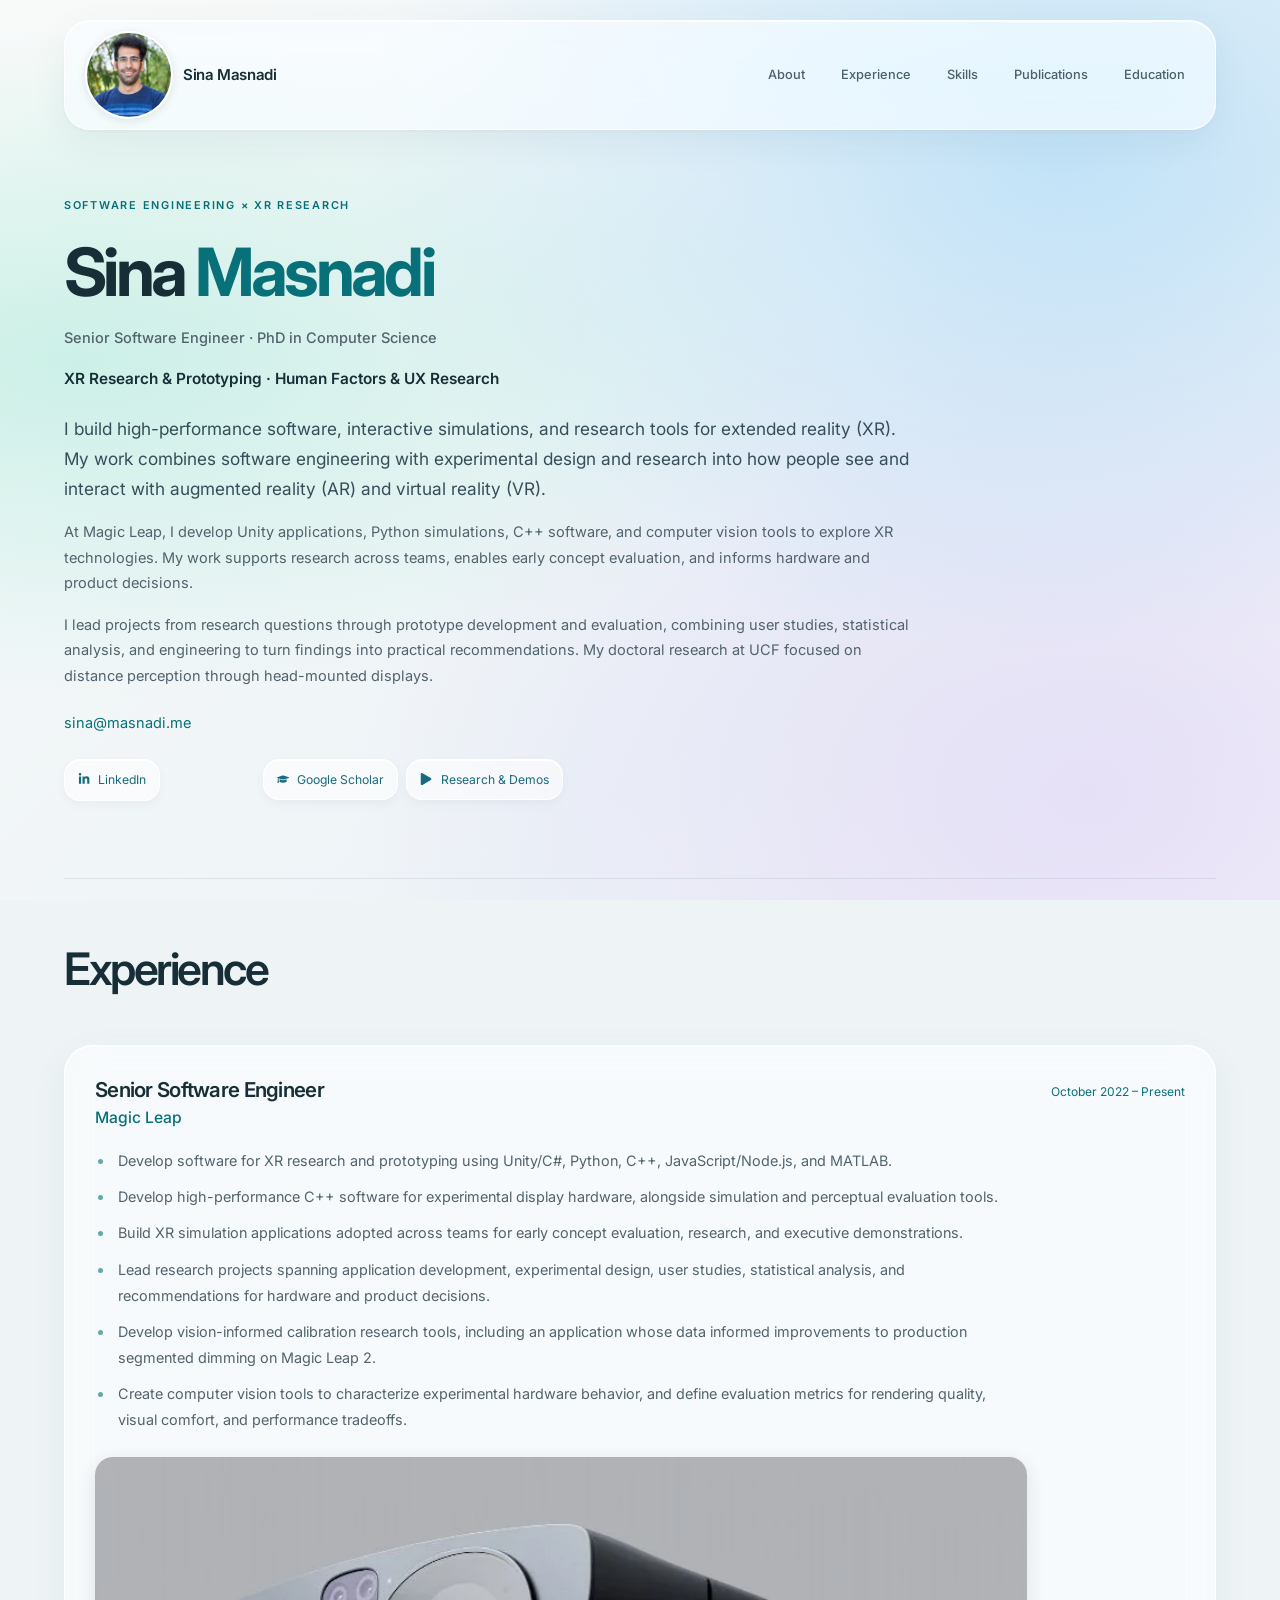
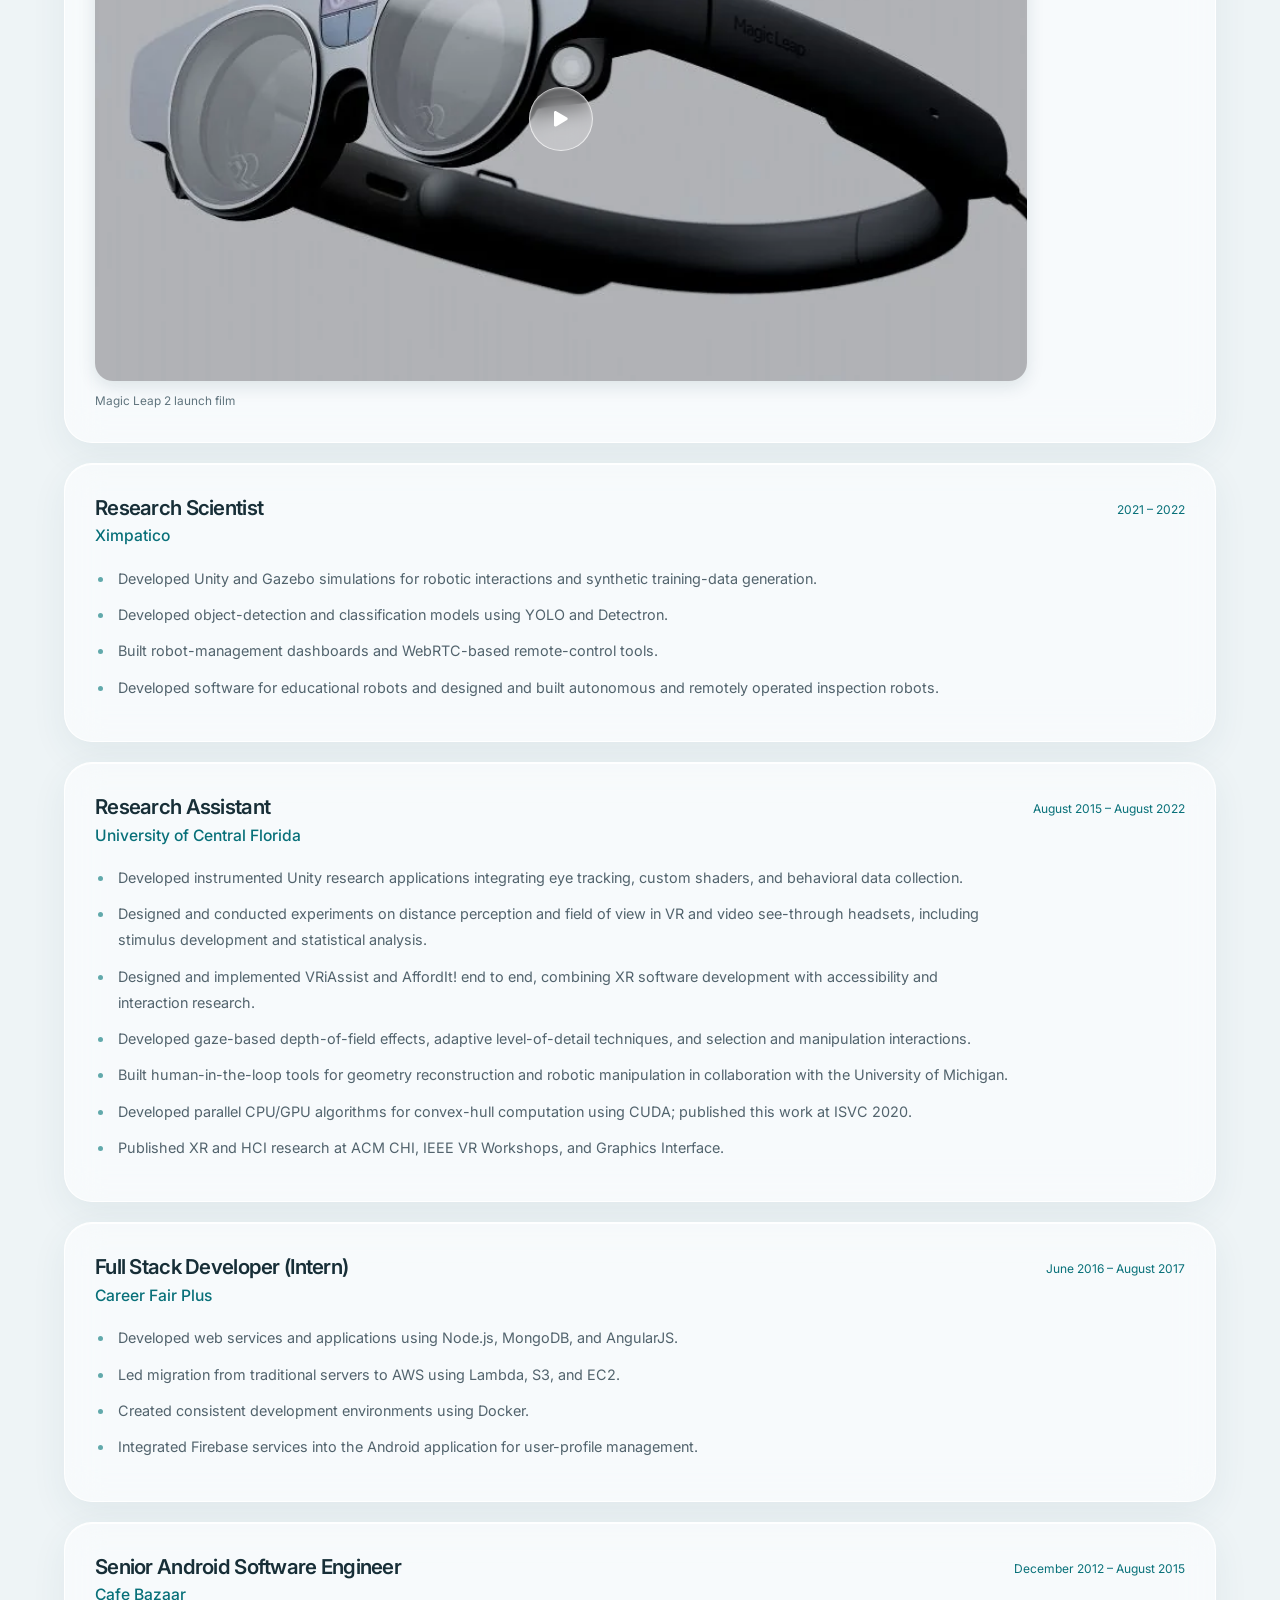
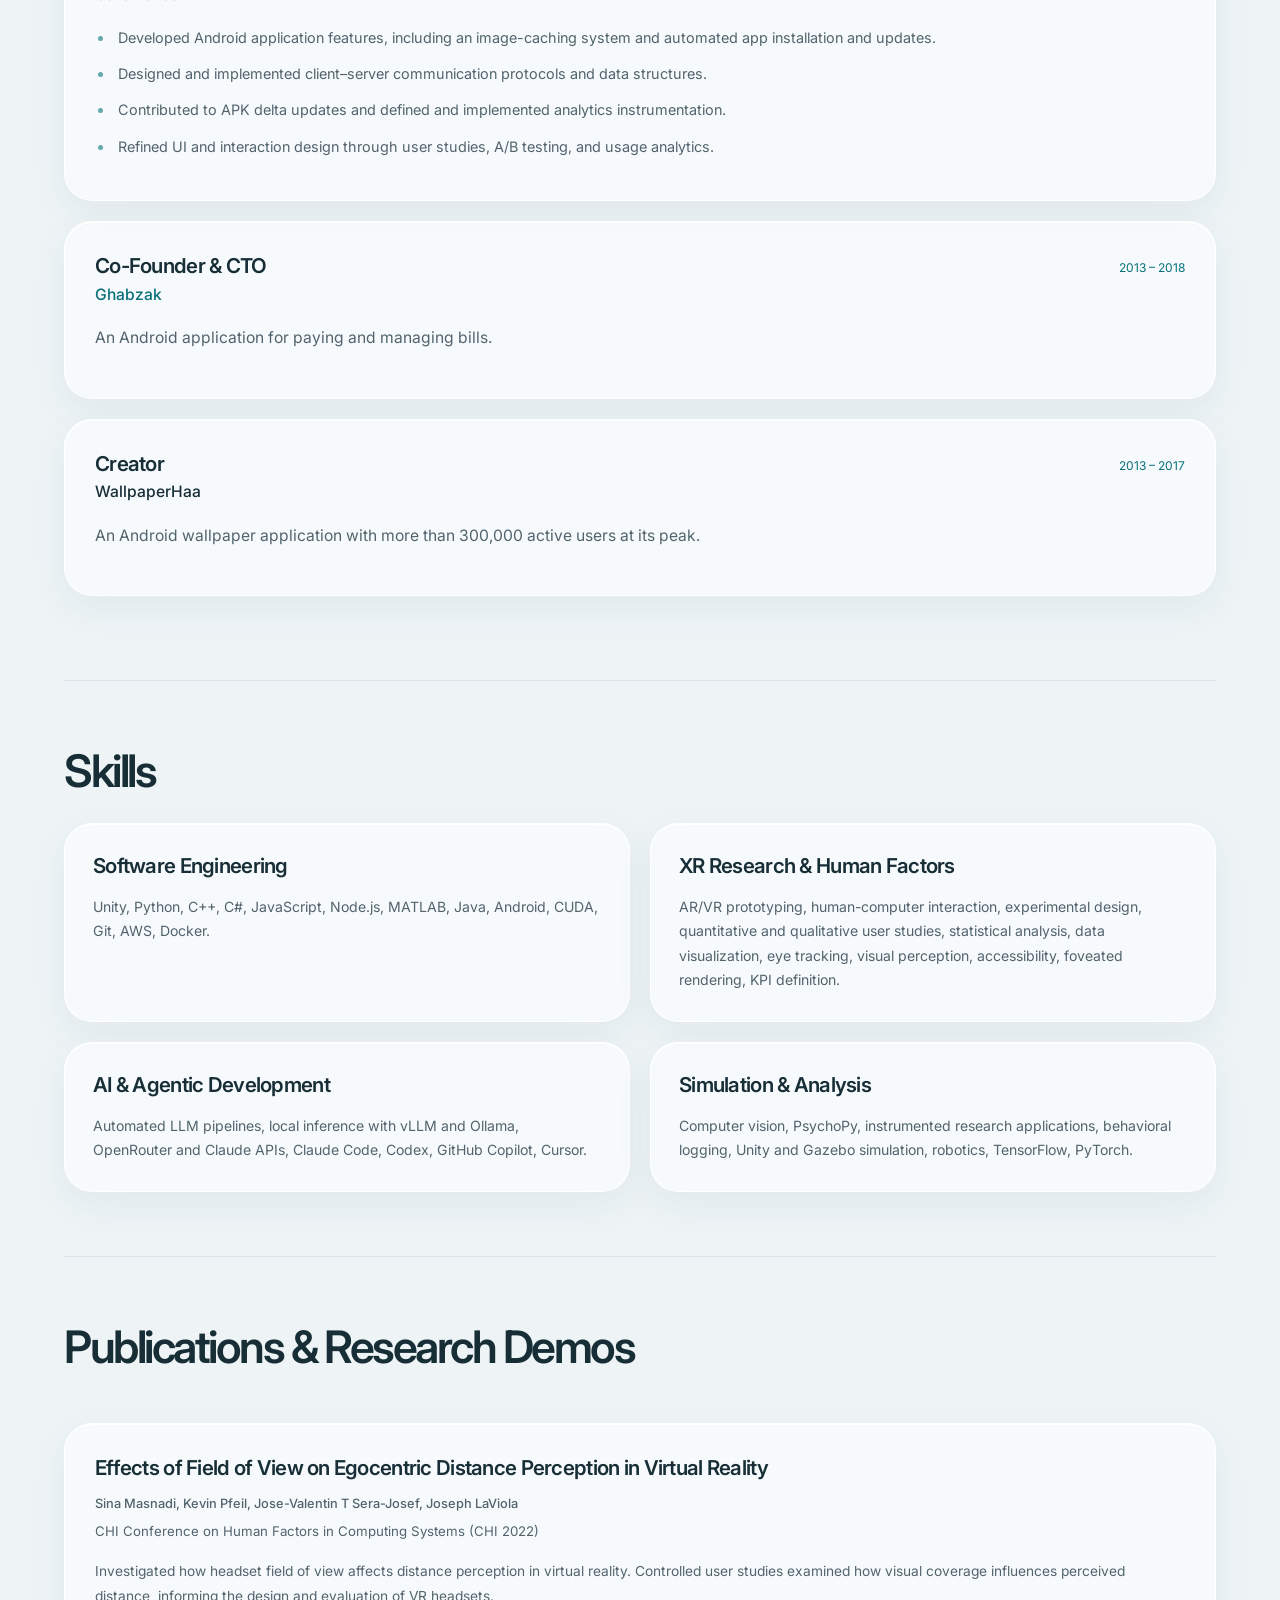
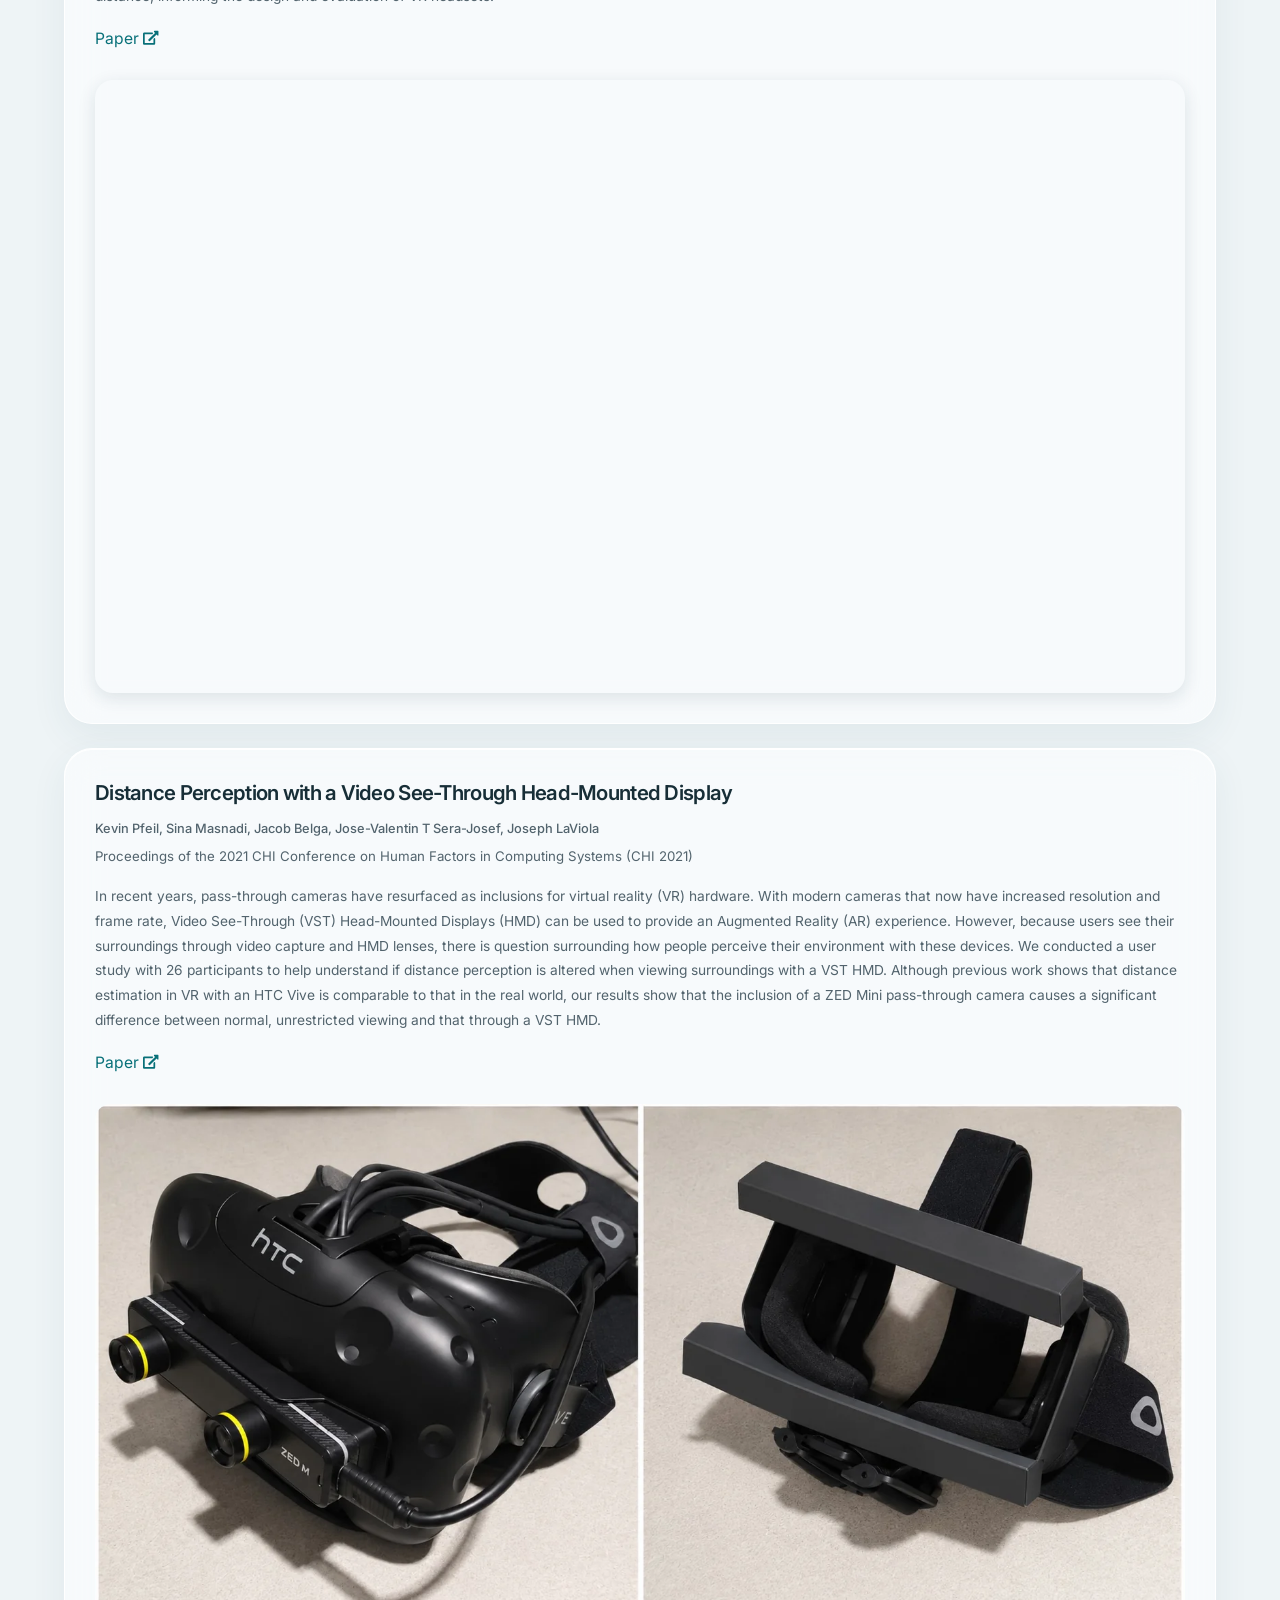
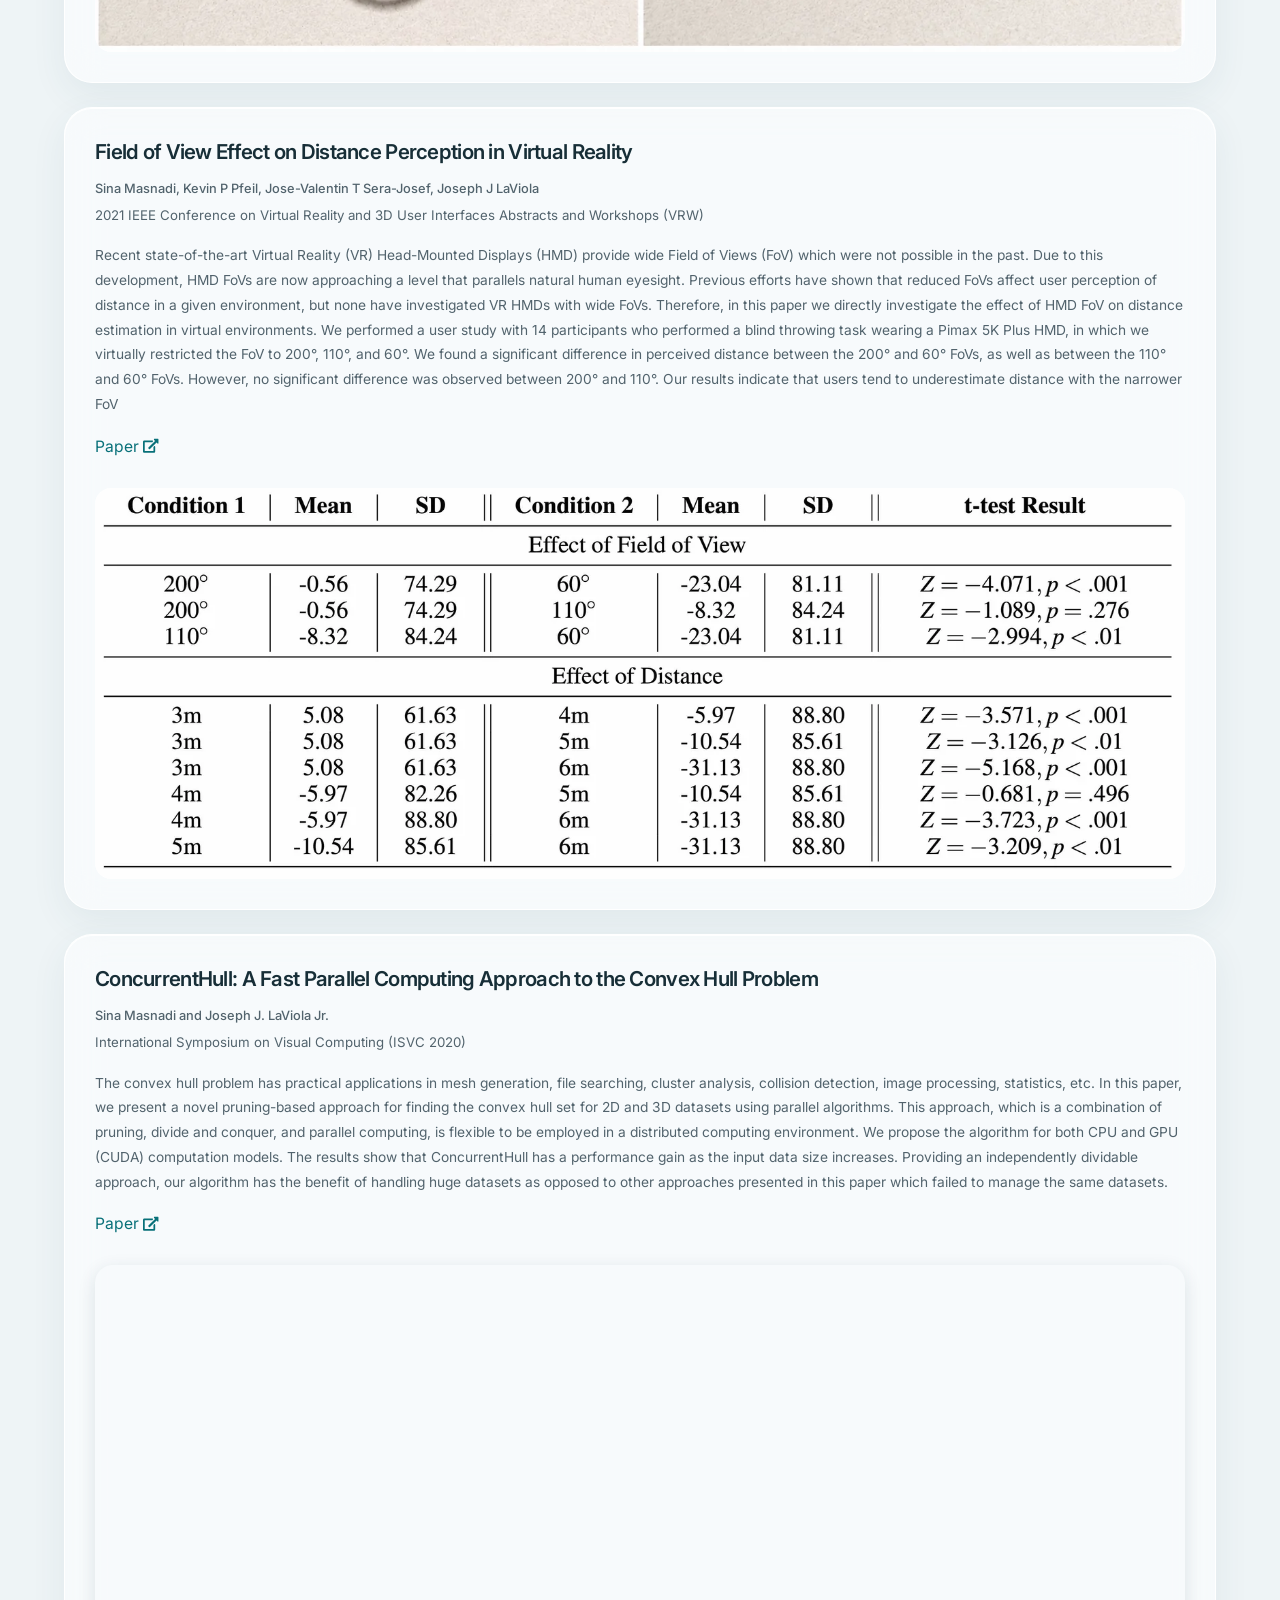
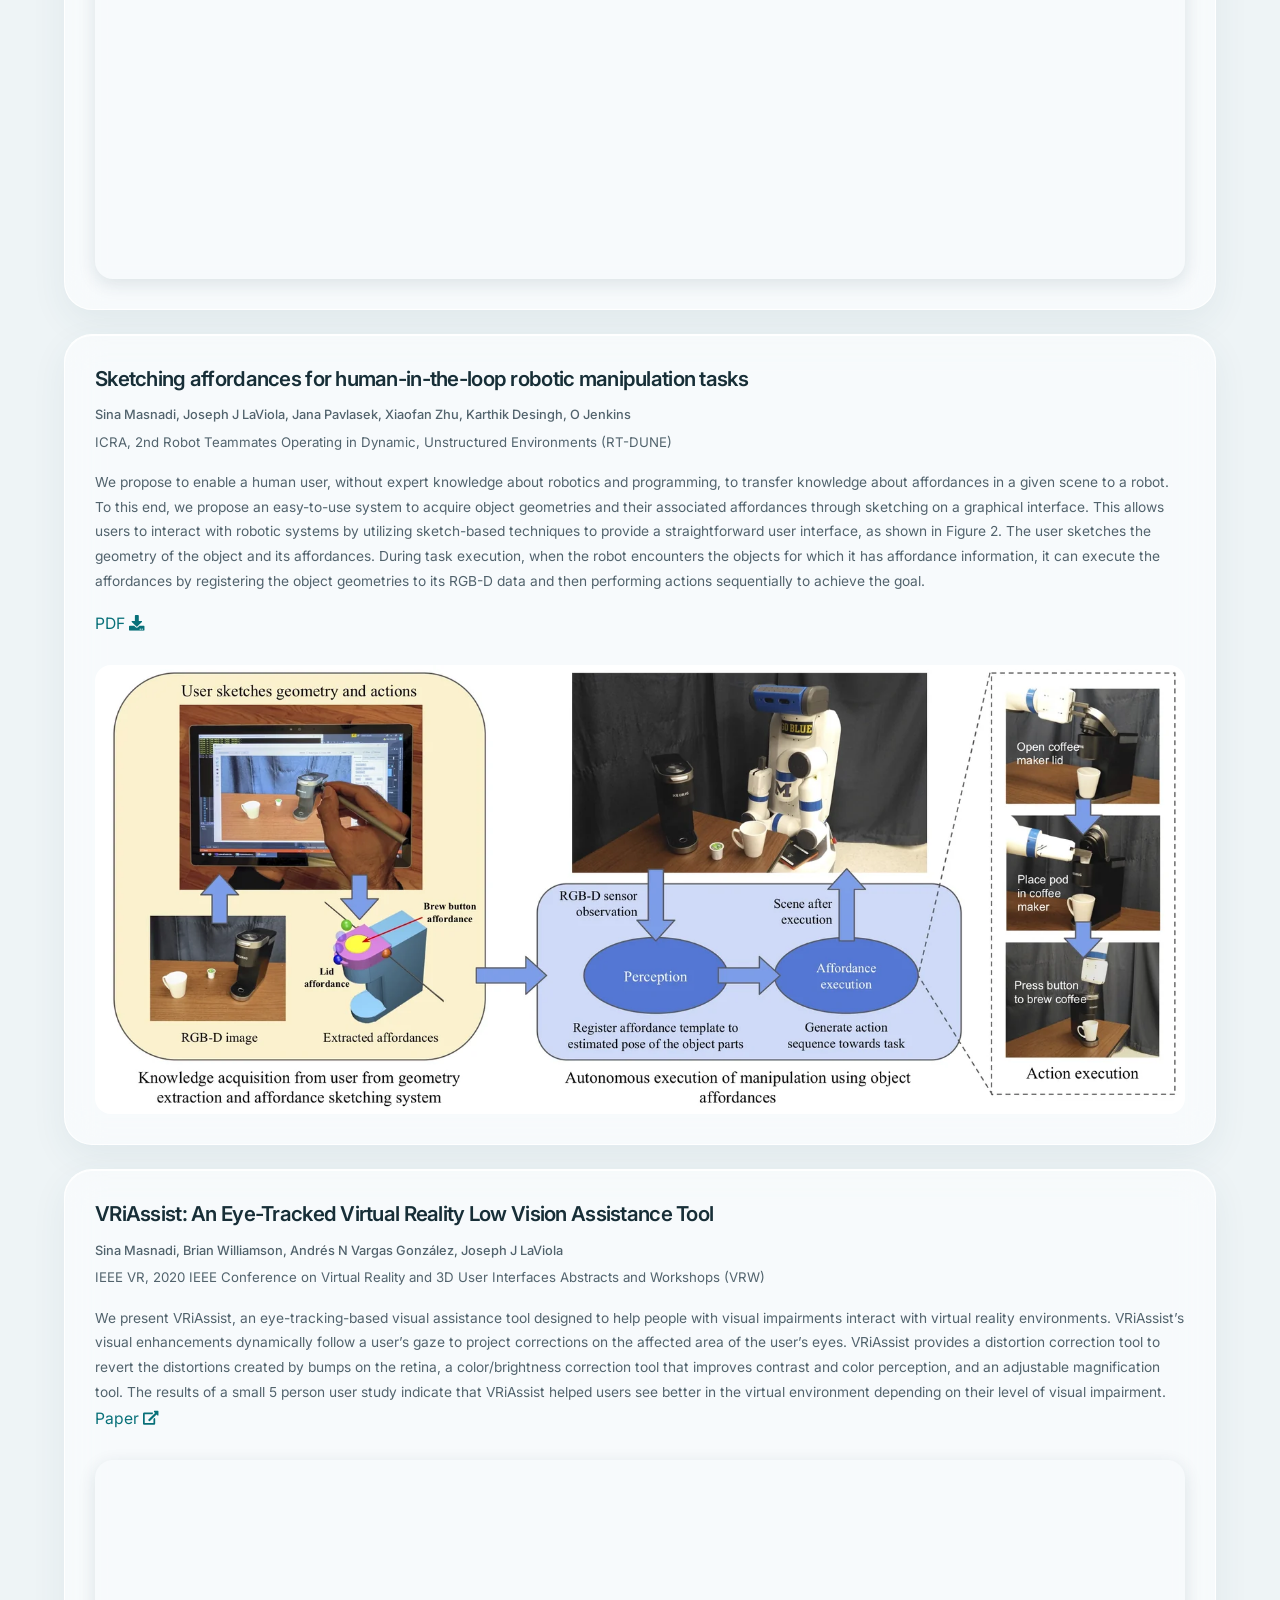
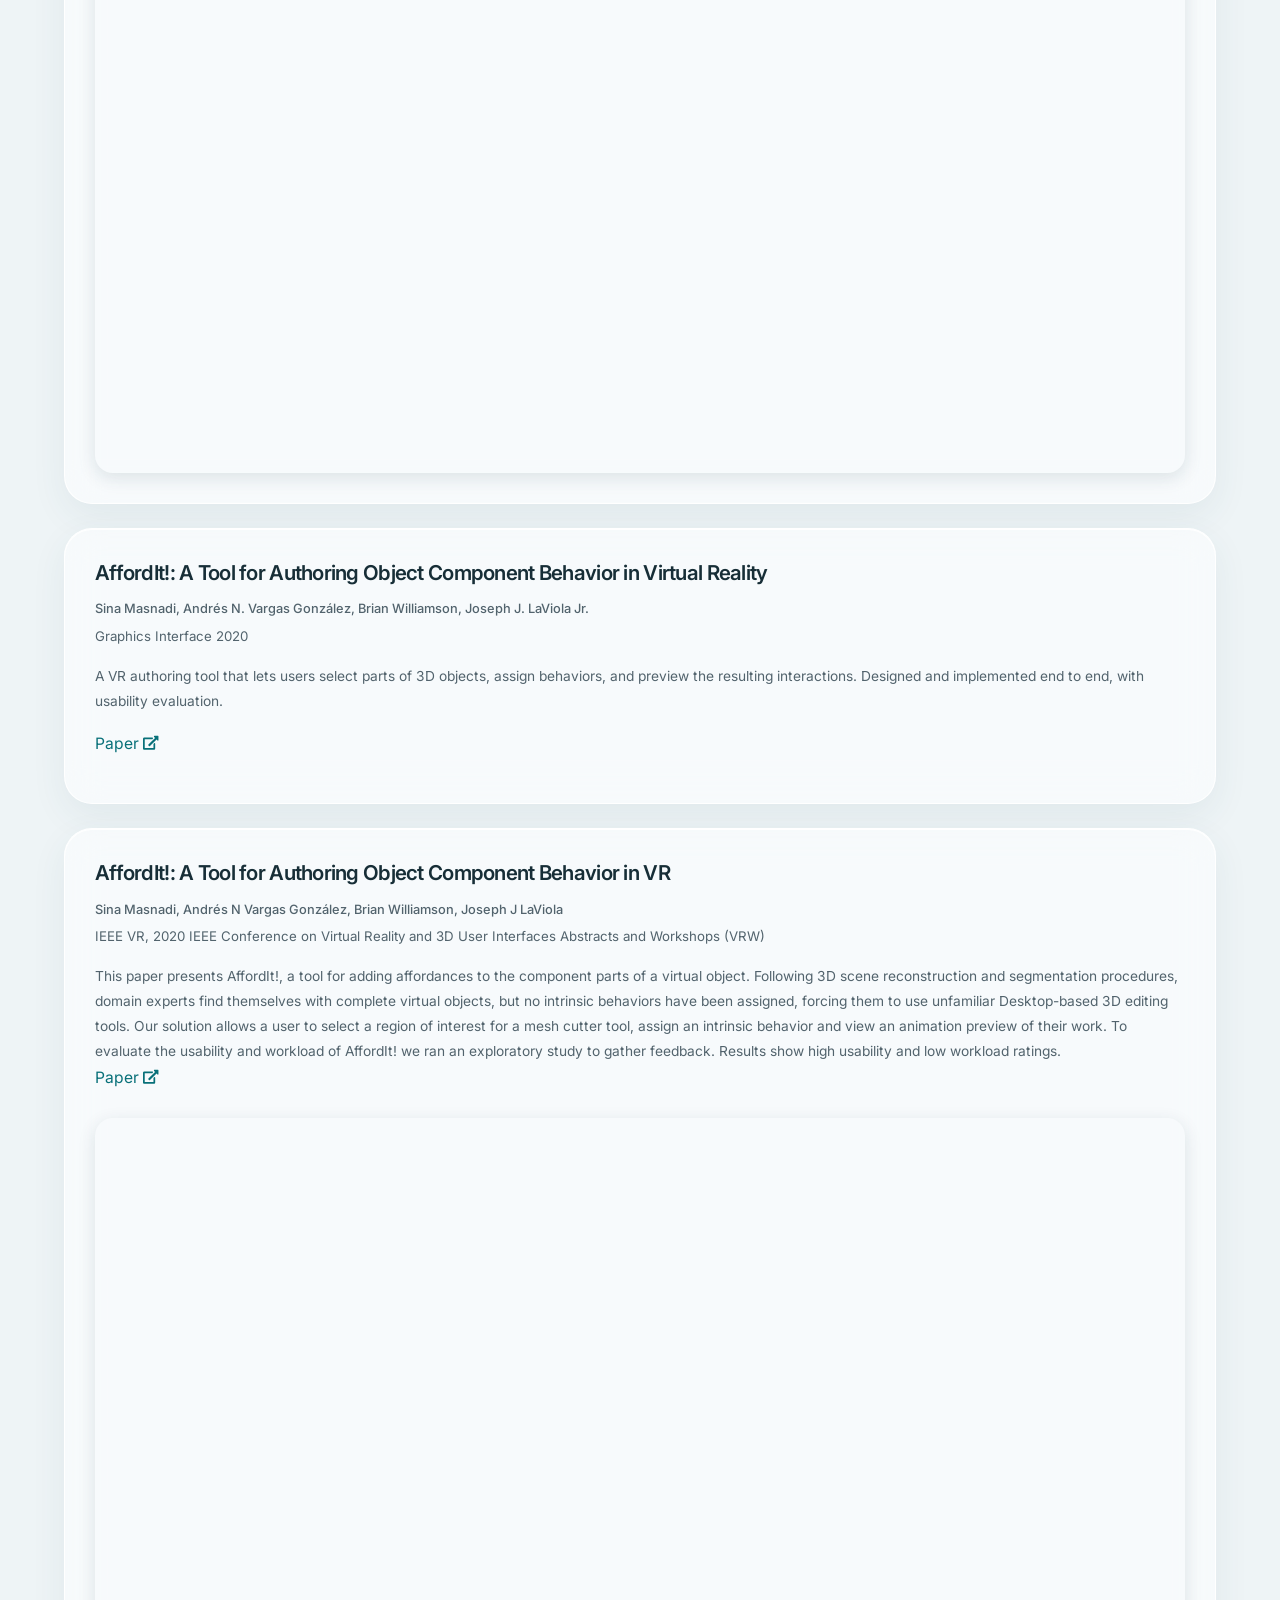
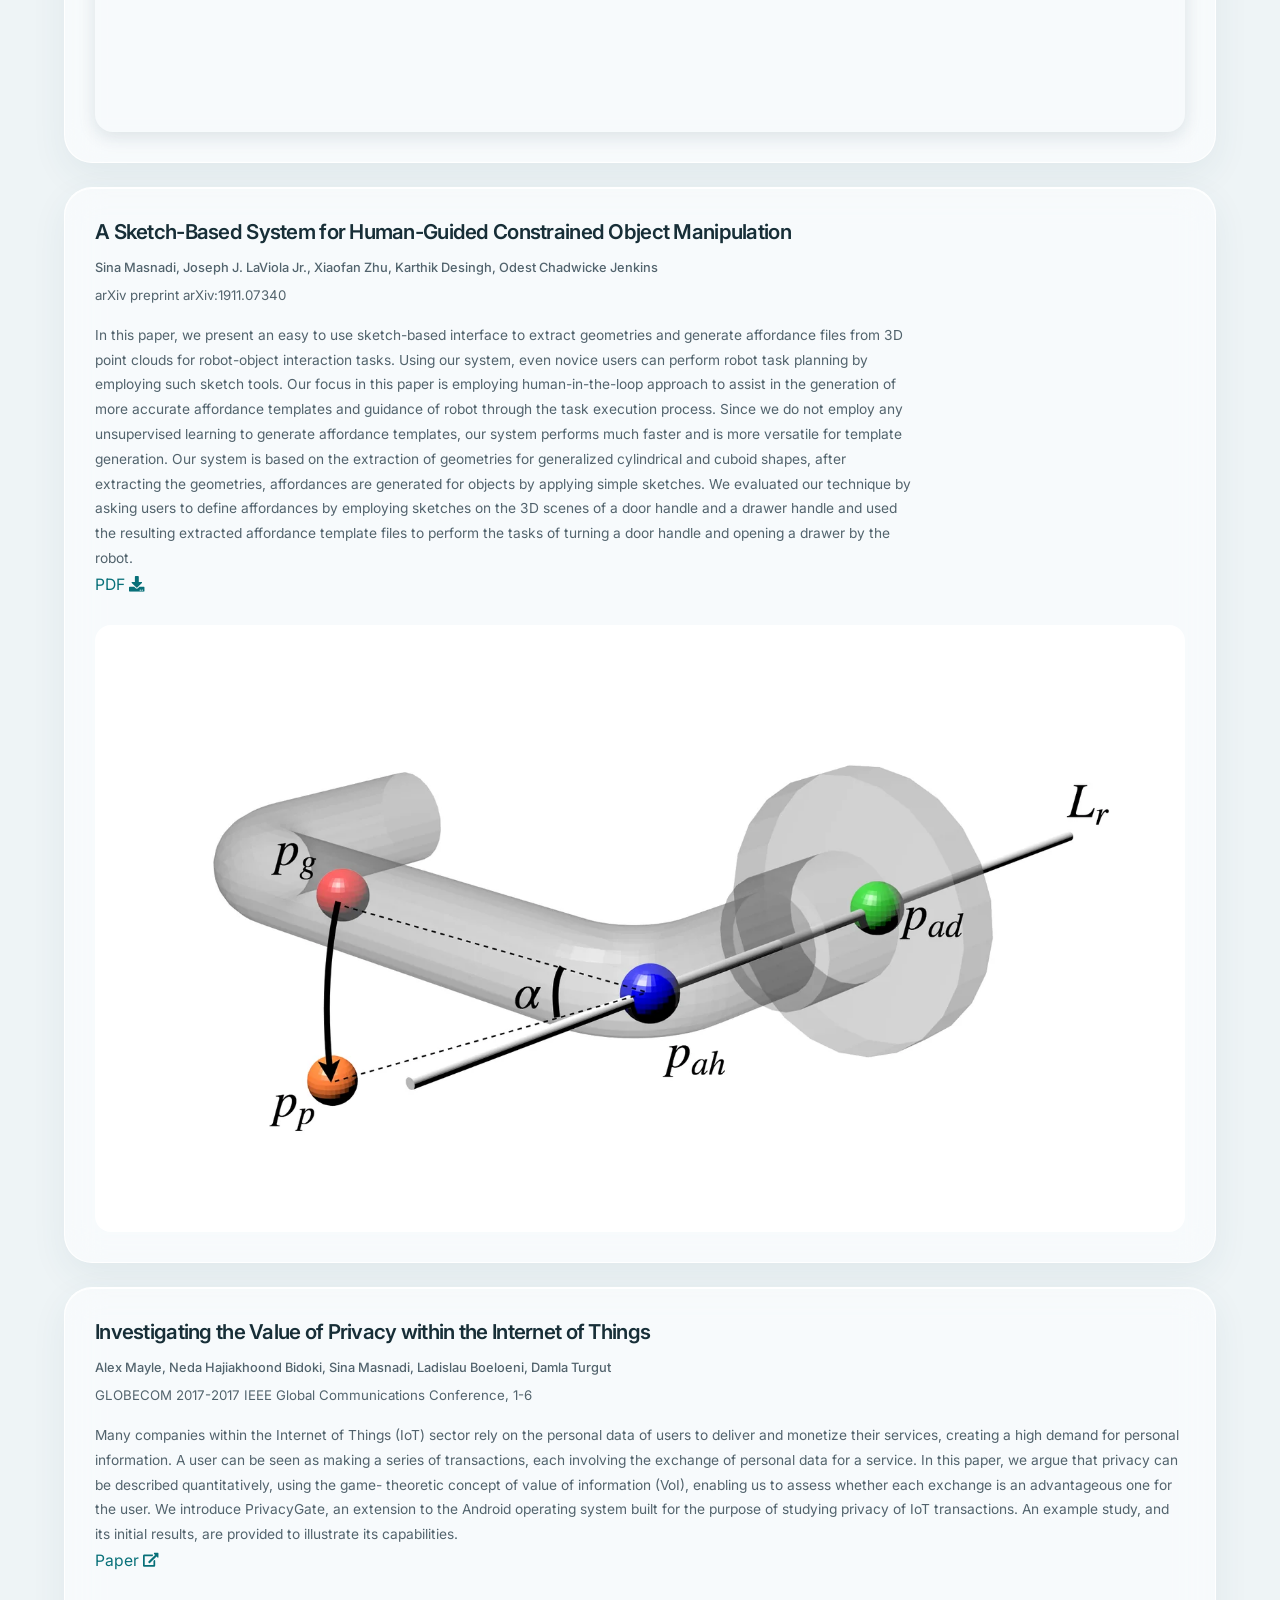
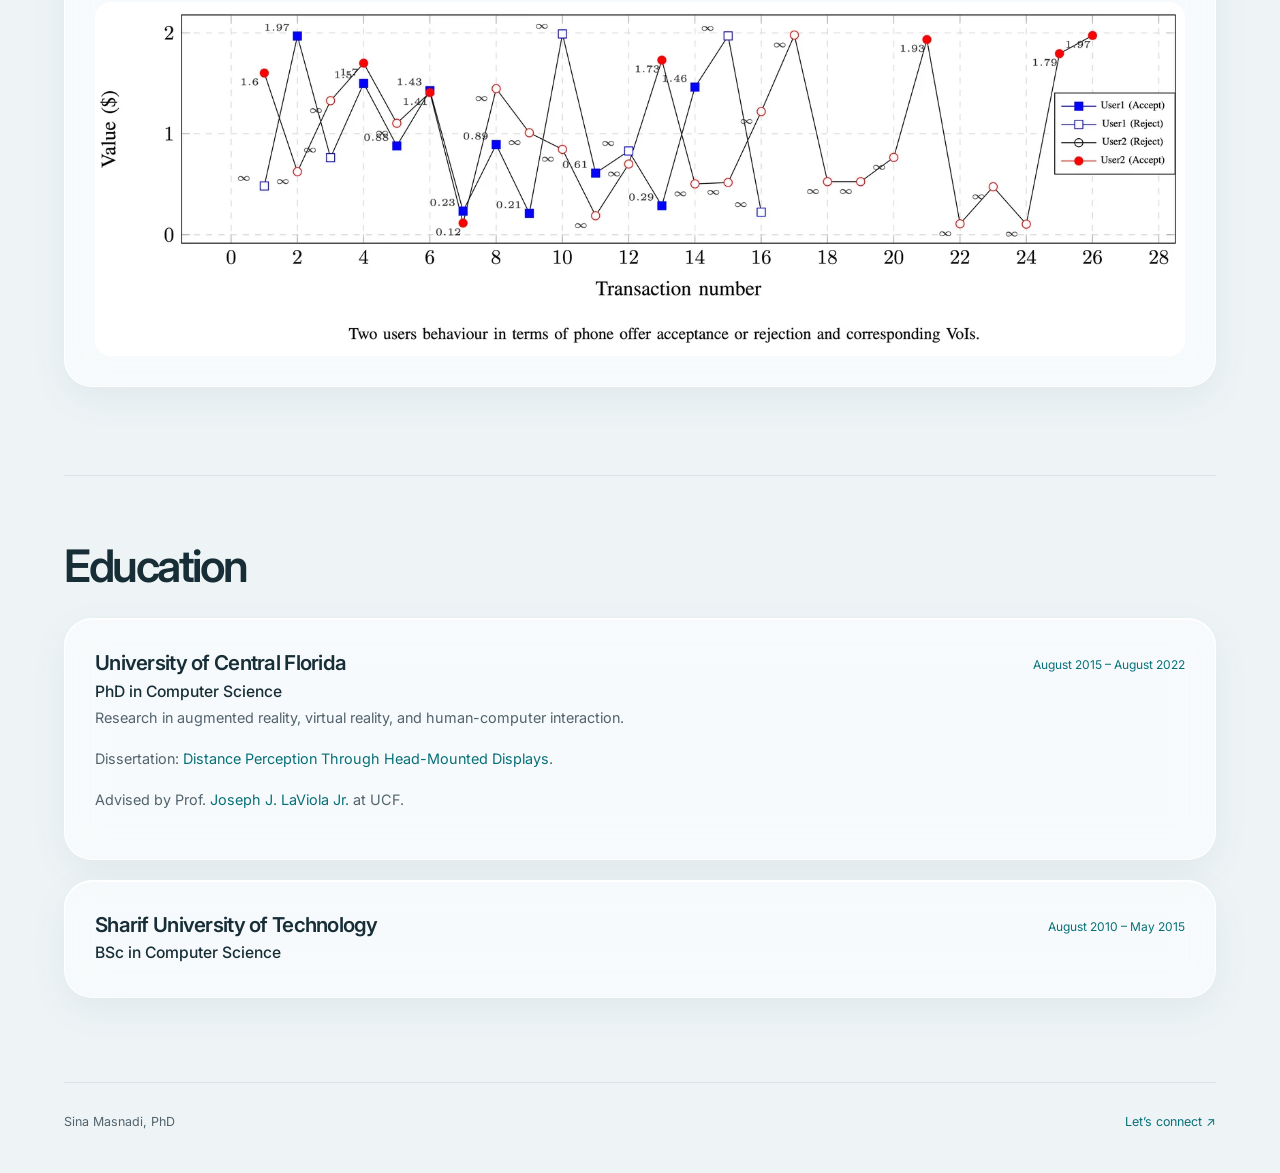
==== commit e0766d8f: "Clarify doctoral advisor wording" ====
--- a/index.html
+++ b/index.html
@@ -634,7 +634,7 @@
                     <div class="subheading">PhD in Computer Science</div>
                     <p>Research in augmented reality, virtual reality, and human-computer interaction.</p>
                     <p>Dissertation: <a href="https://stars.library.ucf.edu/cgi/viewcontent.cgi?article=2252&amp;context=etd2020">Distance Perception Through Head-Mounted Displays</a>.</p>
-                    <p>Worked with <a href="https://www.cs.ucf.edu/~jjl/">Joseph J. LaViola Jr.</a> at UCF.</p>
+                    <p>Advised by Prof. <a href="https://www.cs.ucf.edu/~jjl/">Joseph J. LaViola Jr.</a> at UCF.</p>
                 </div>
                 <div class="resume-date text-md-right"><span class="text-primary">August 2015 &ndash; August 2022</span></div>
             </div>
